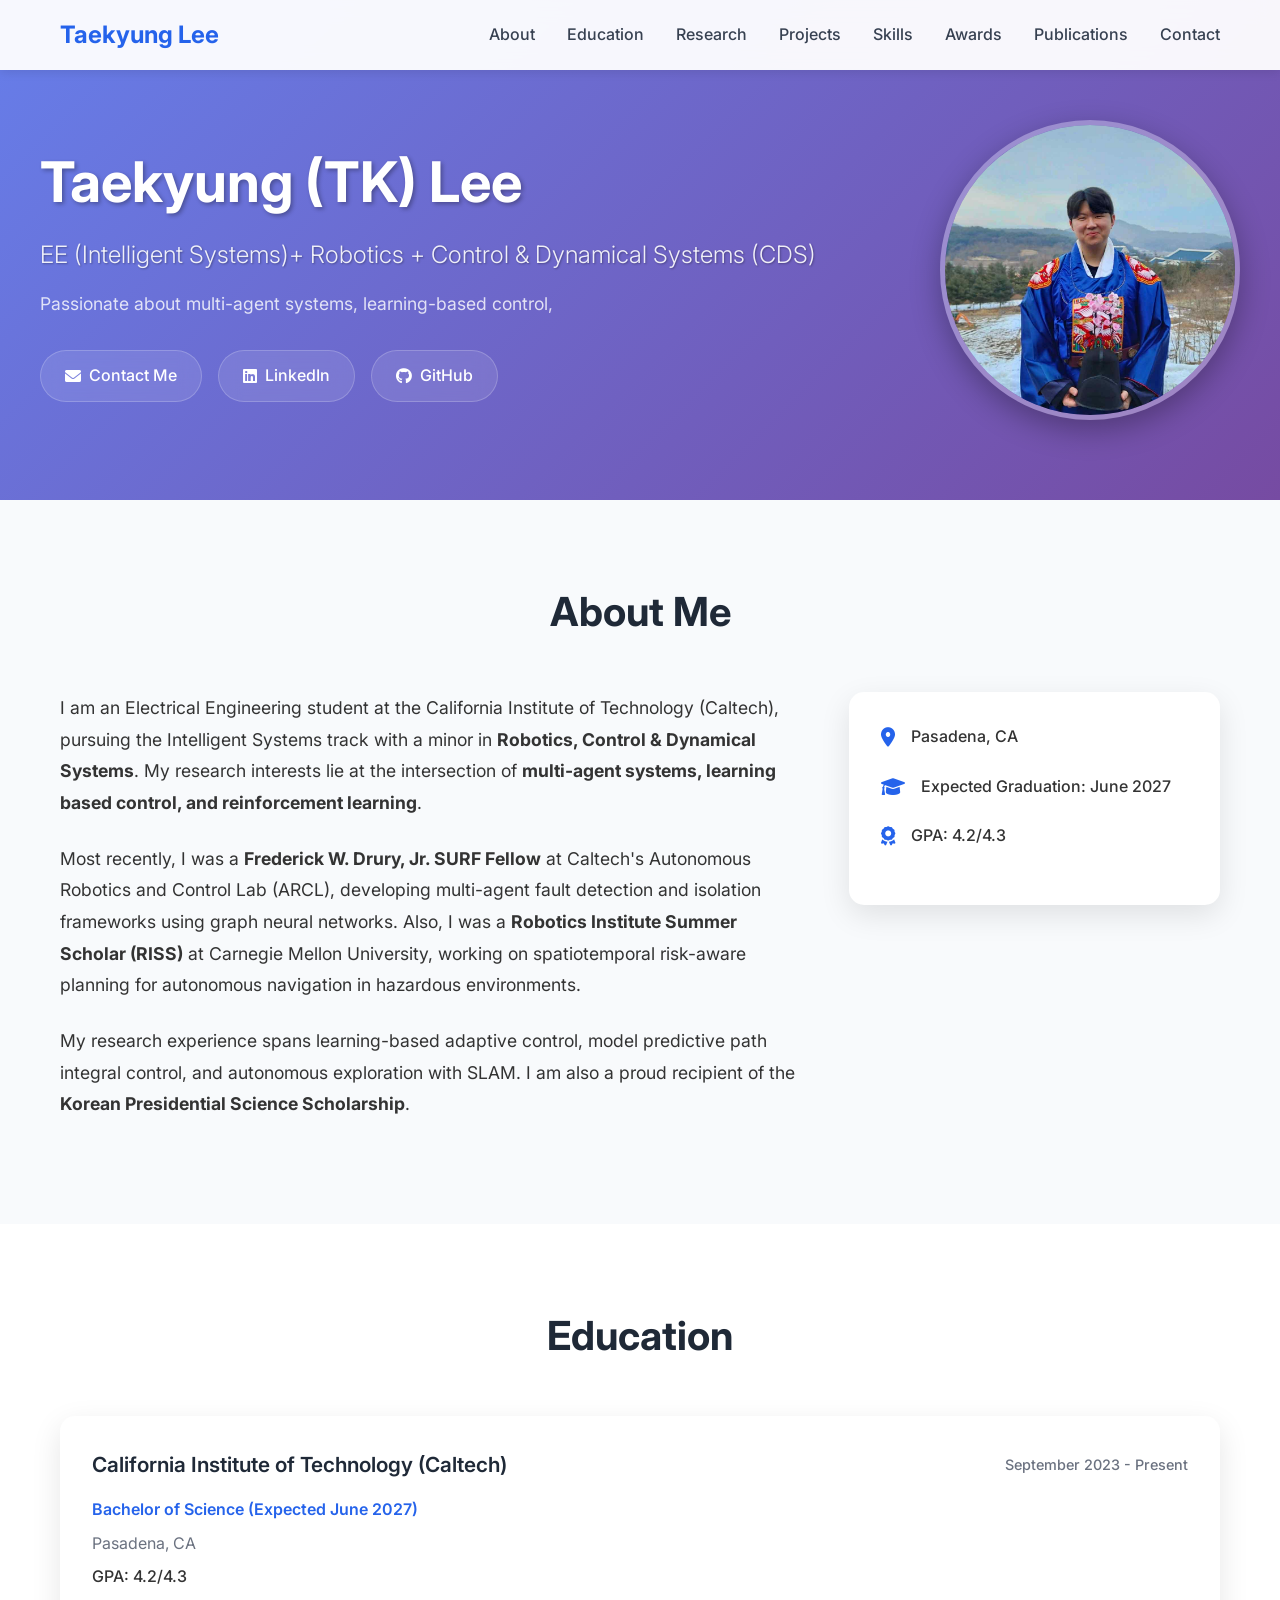
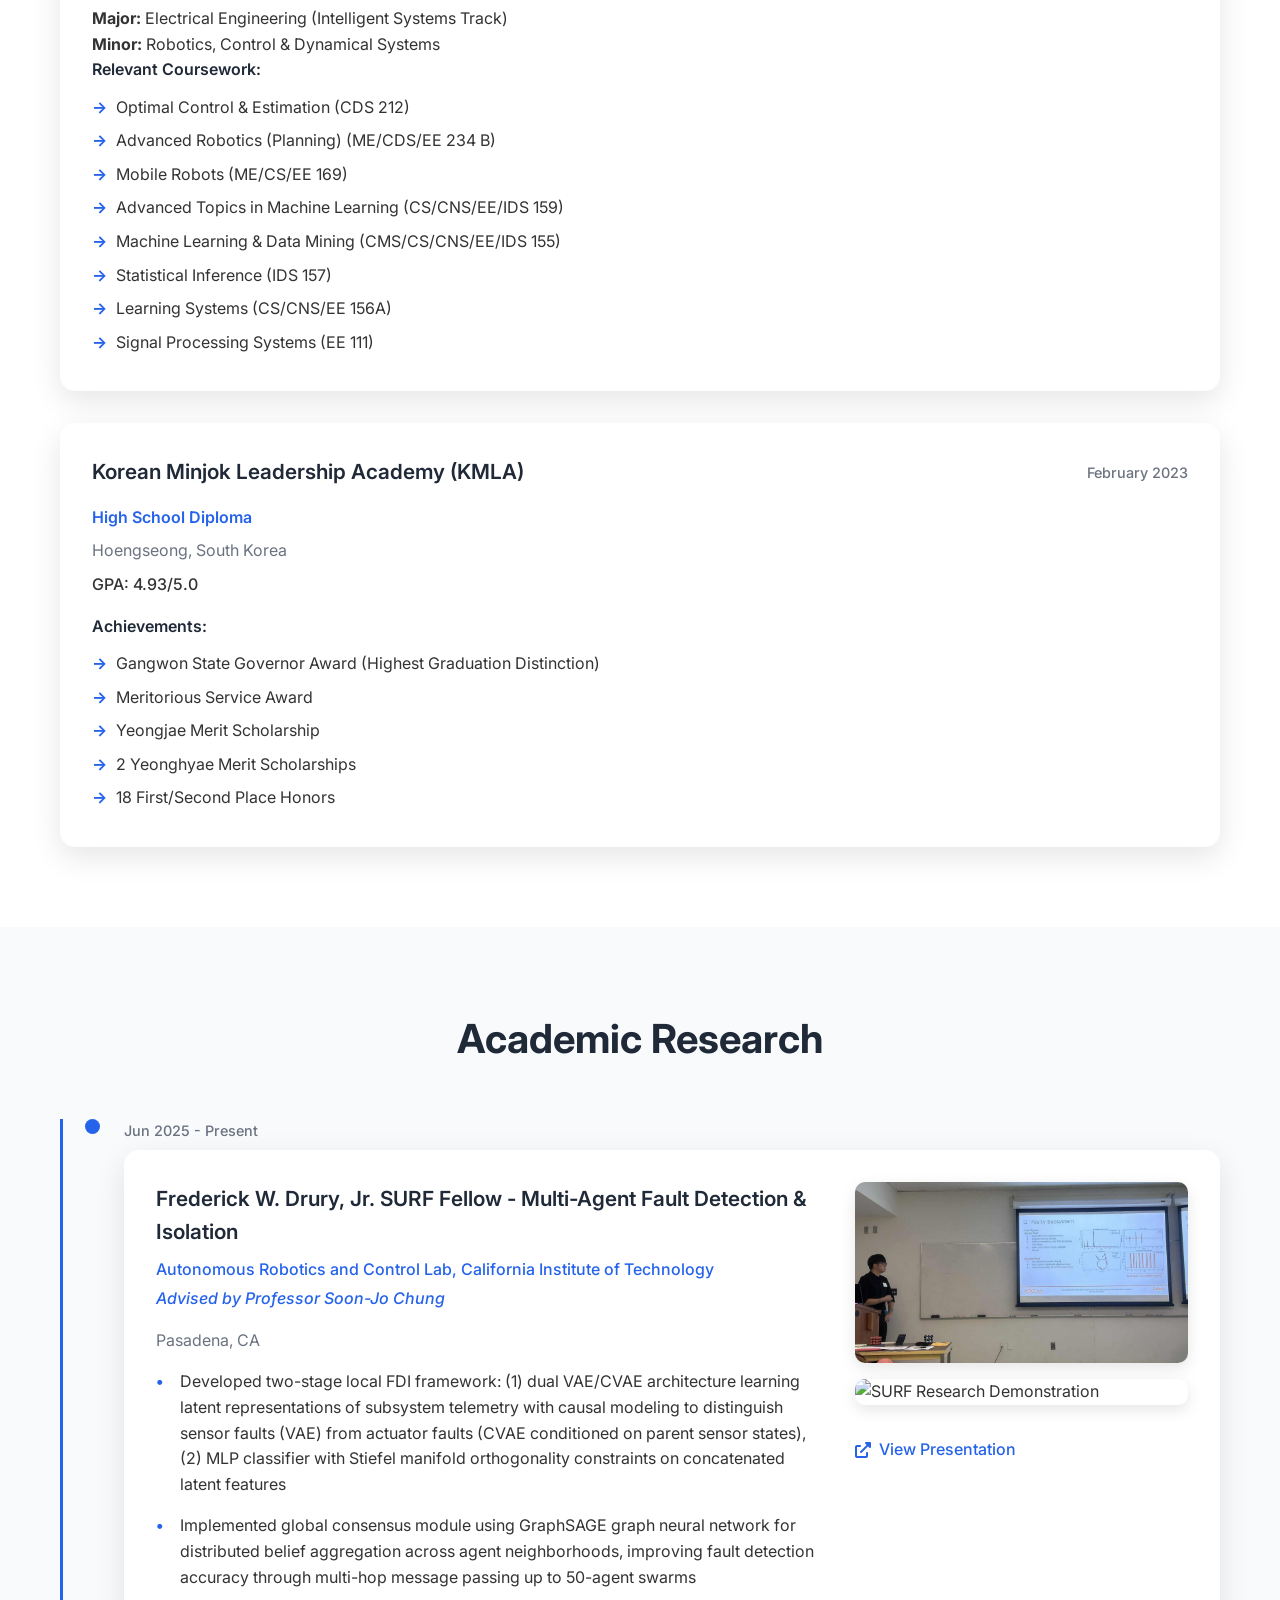
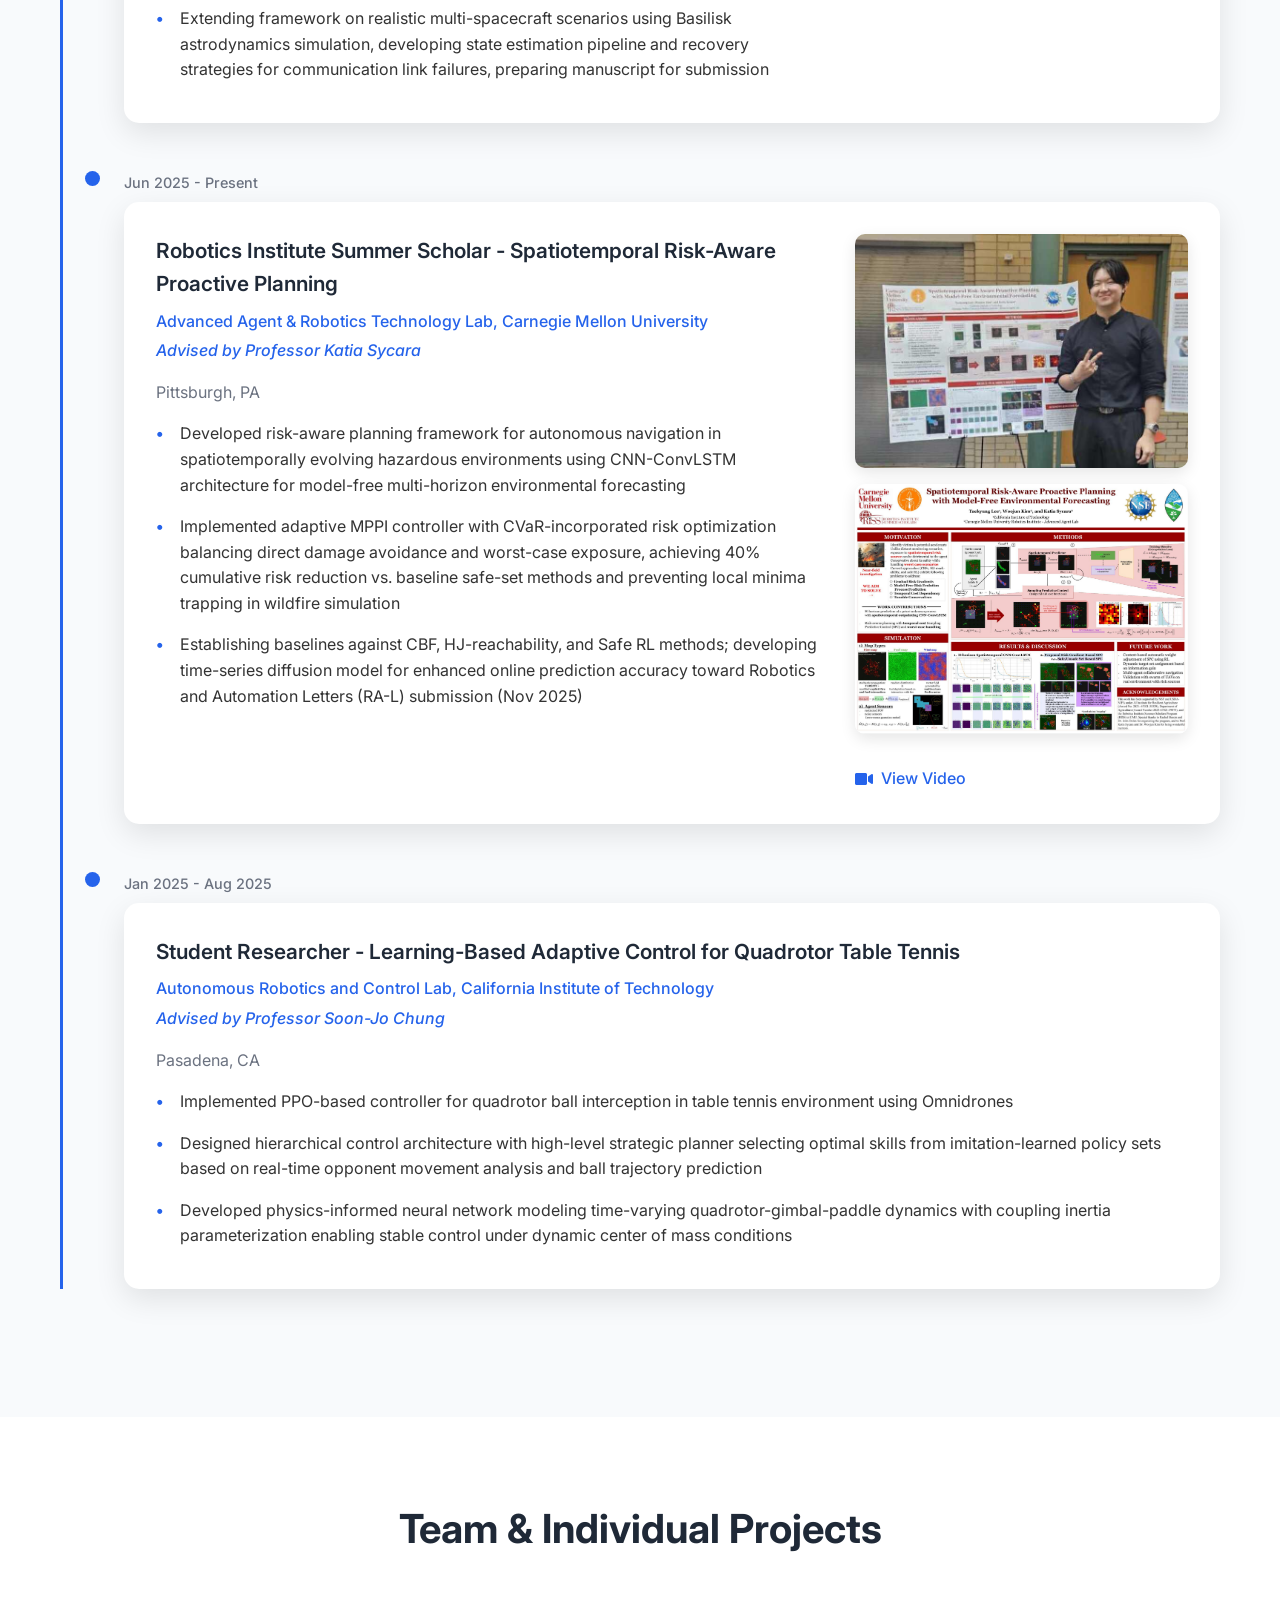
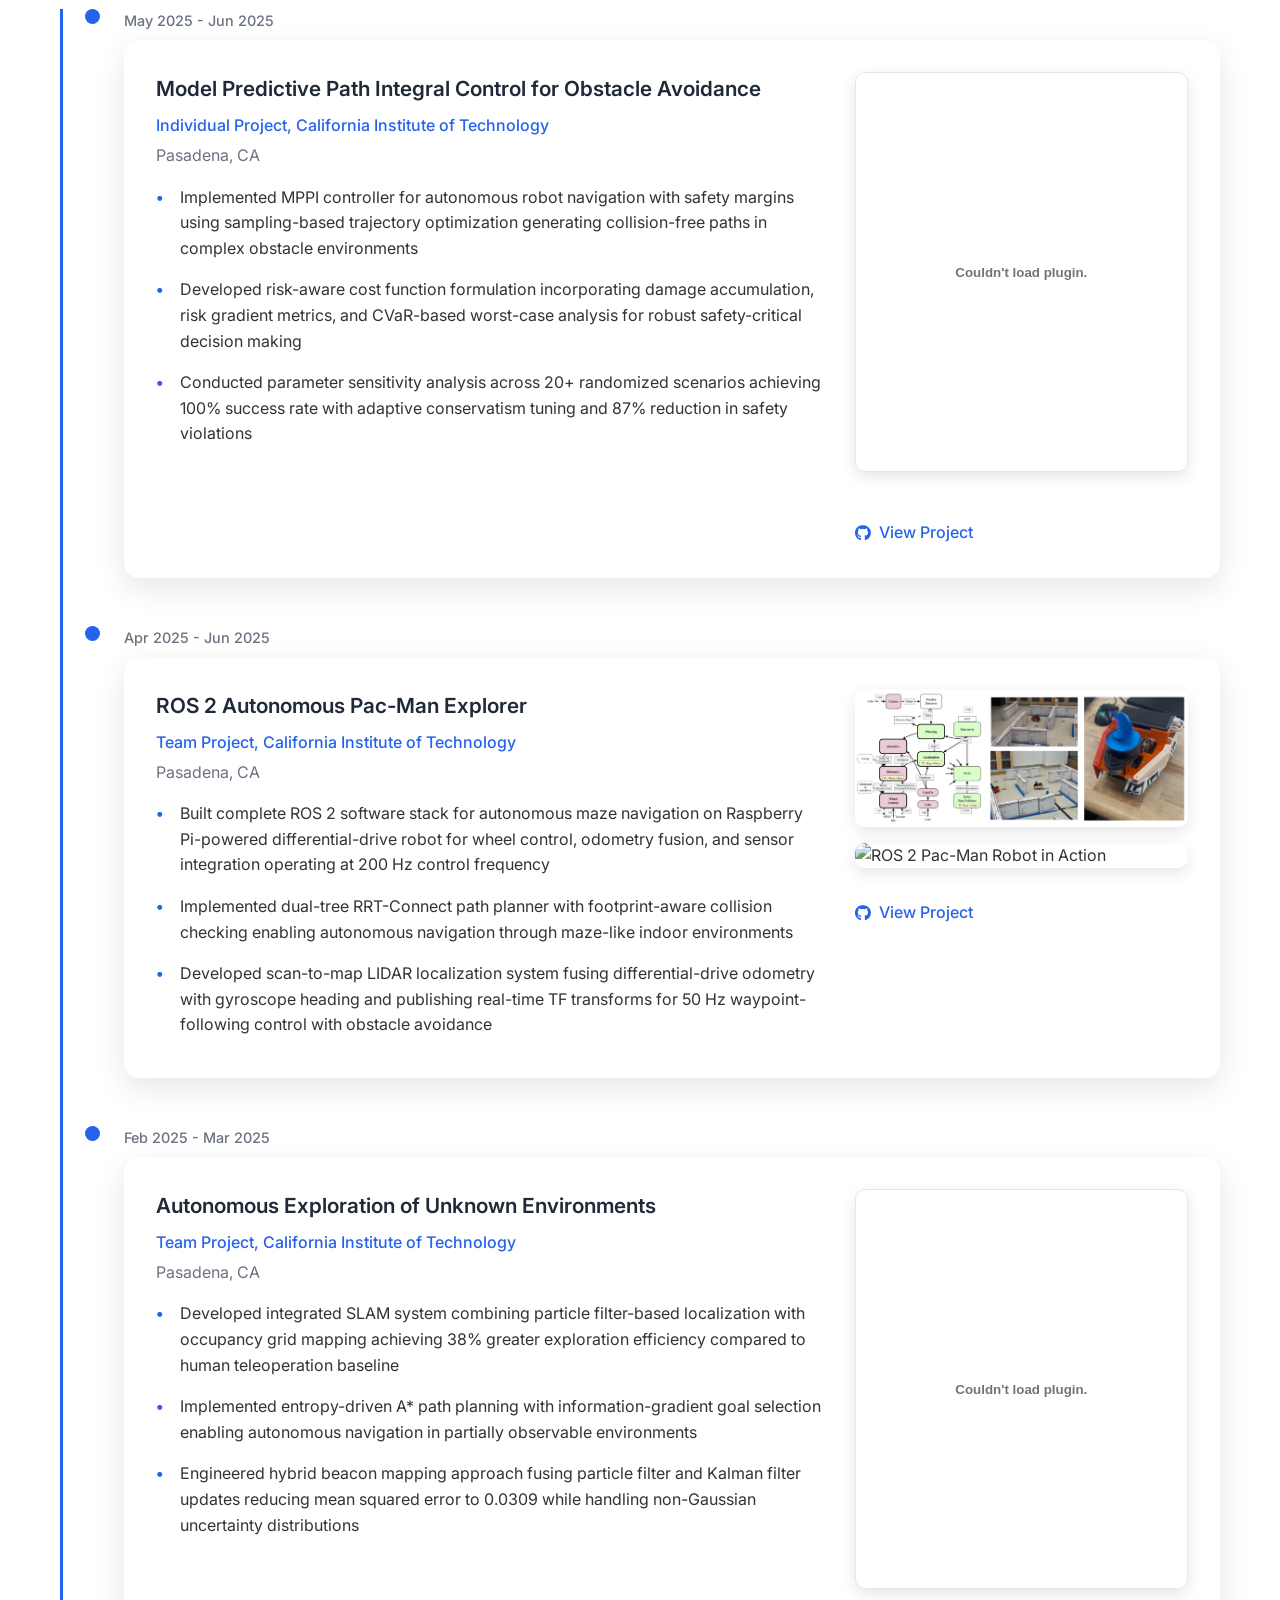
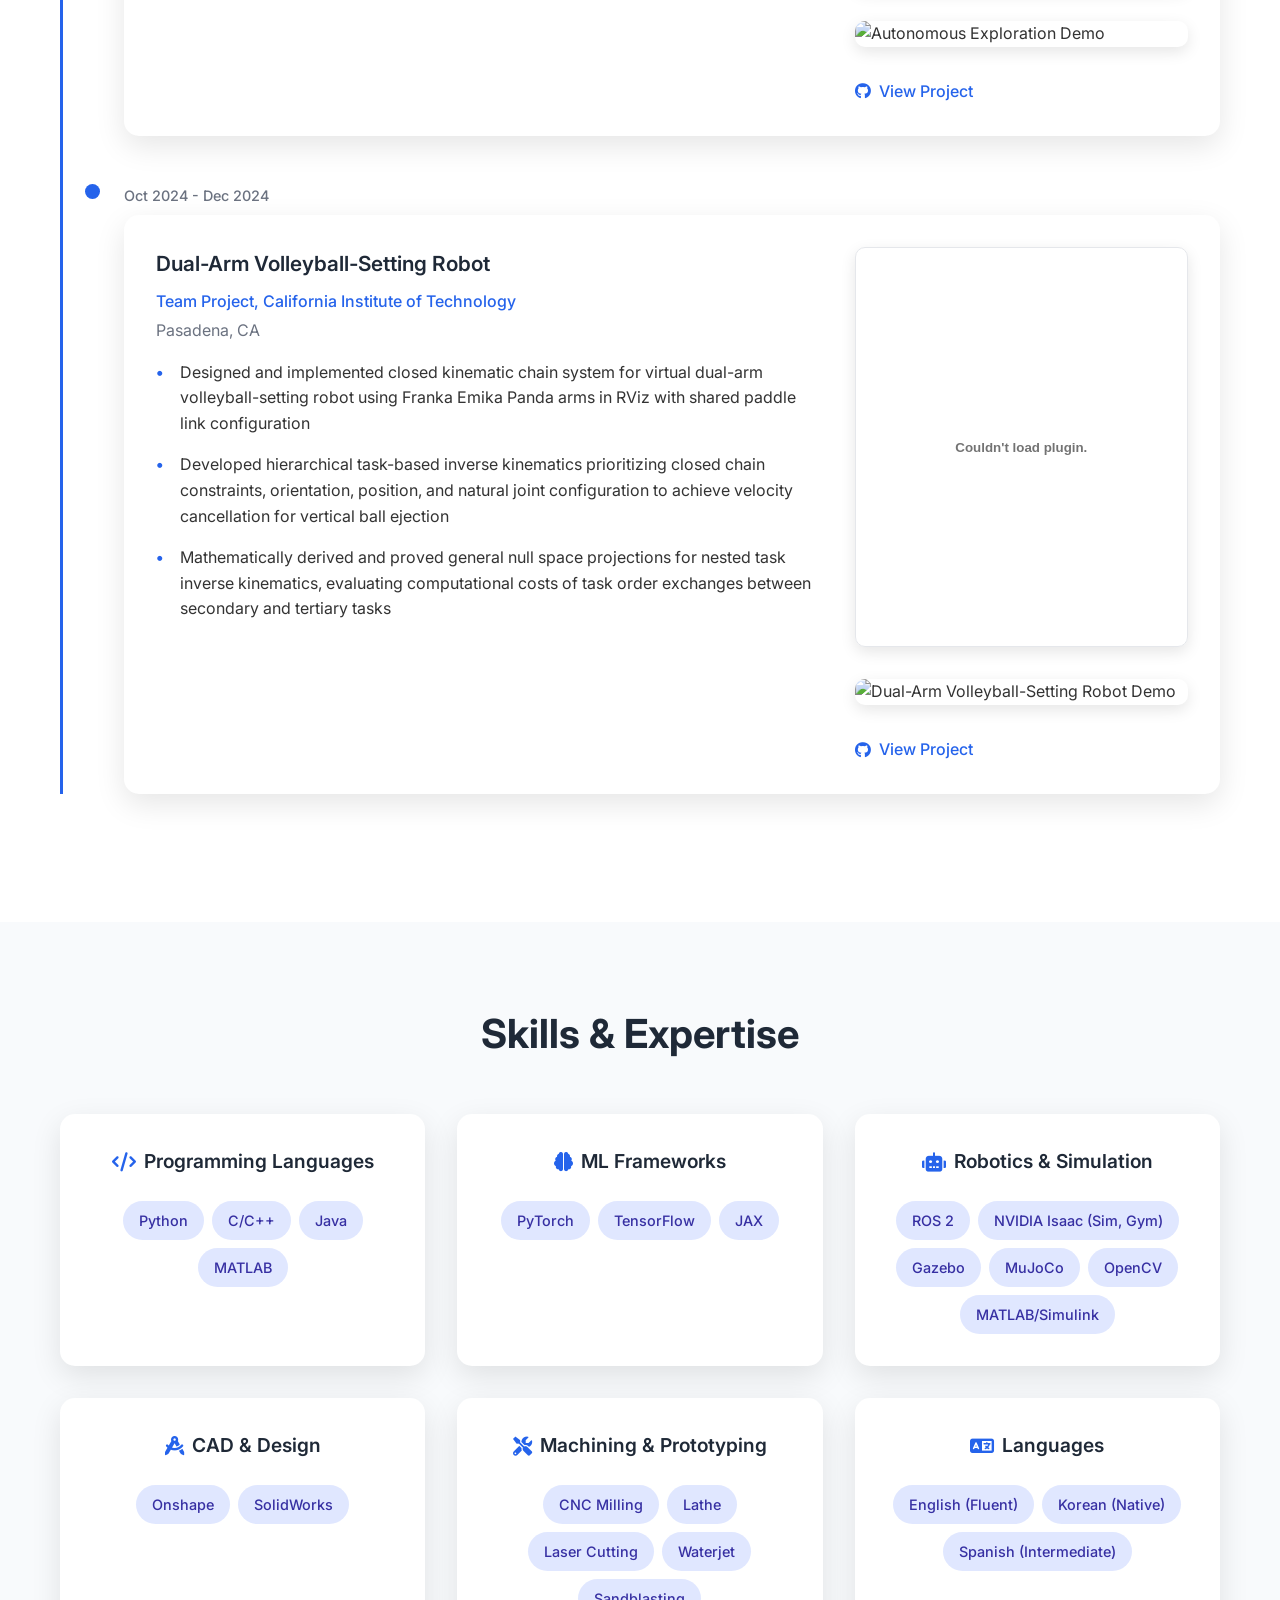
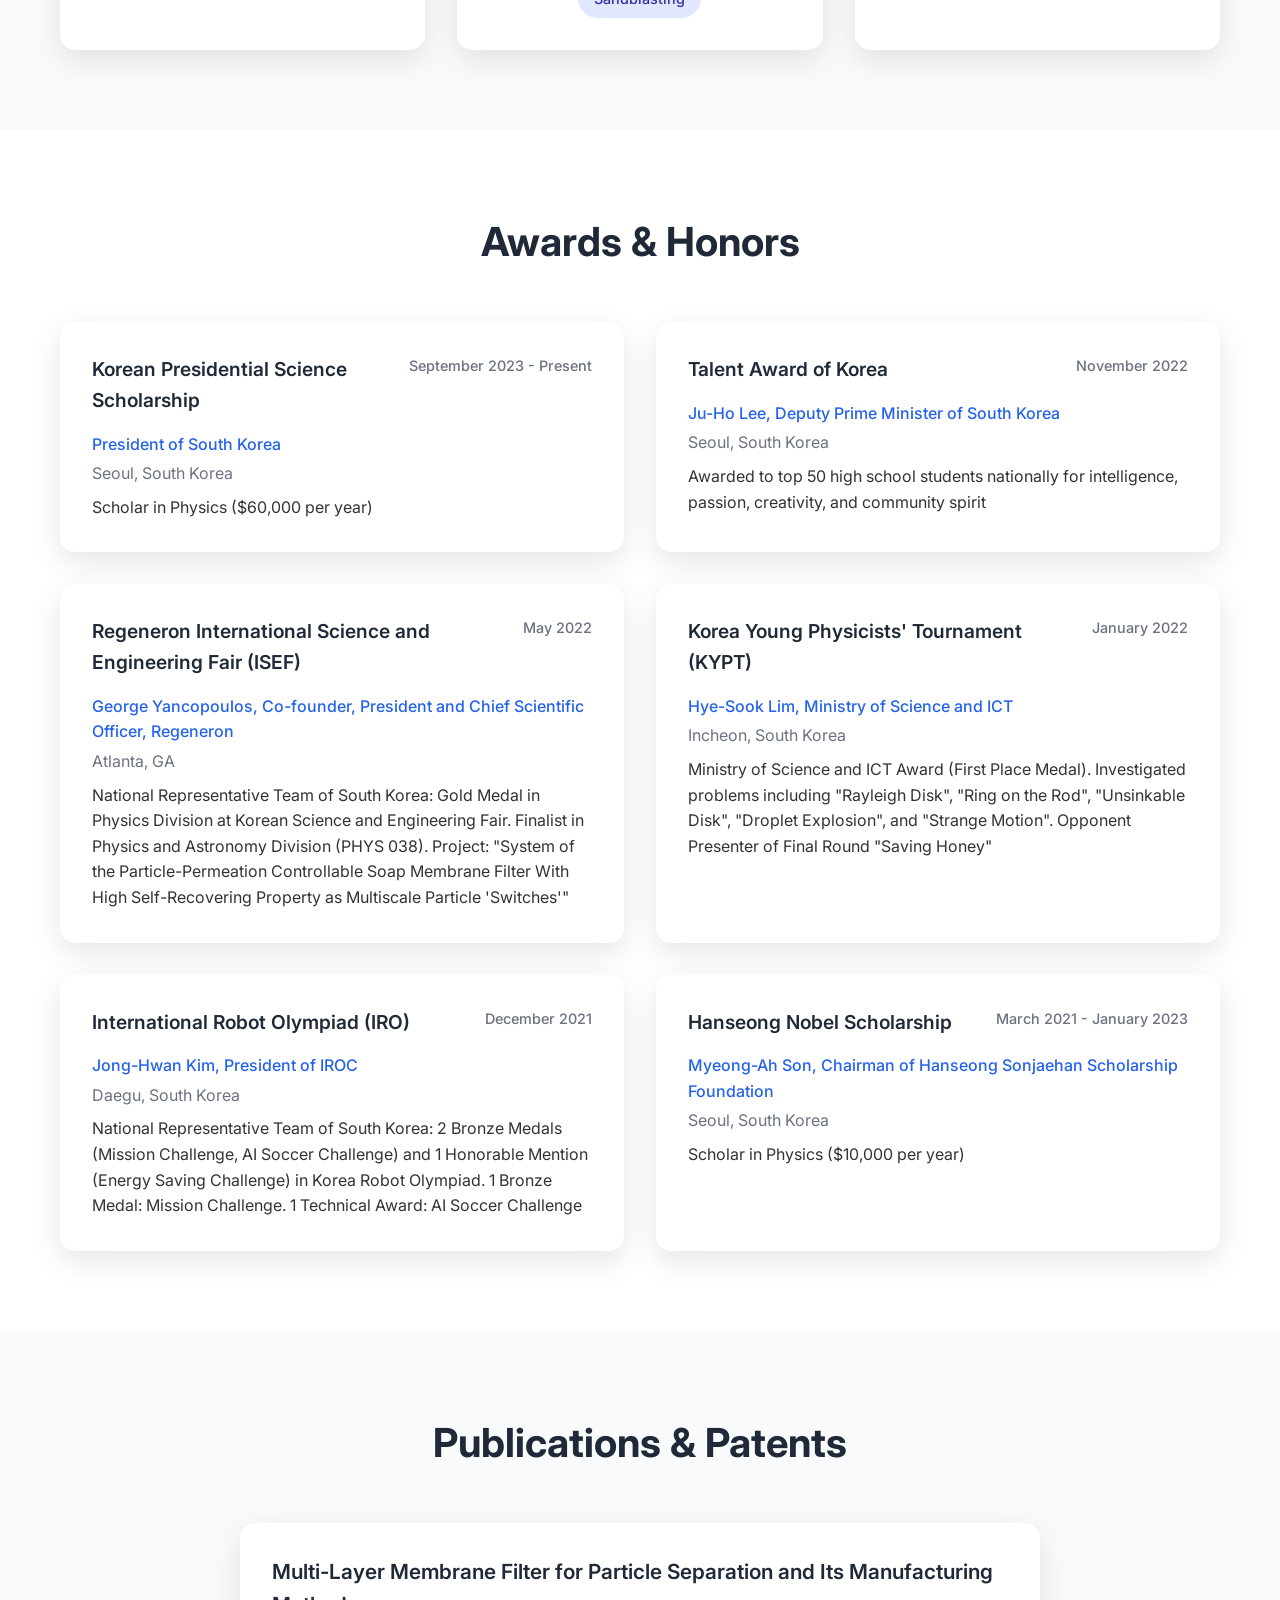
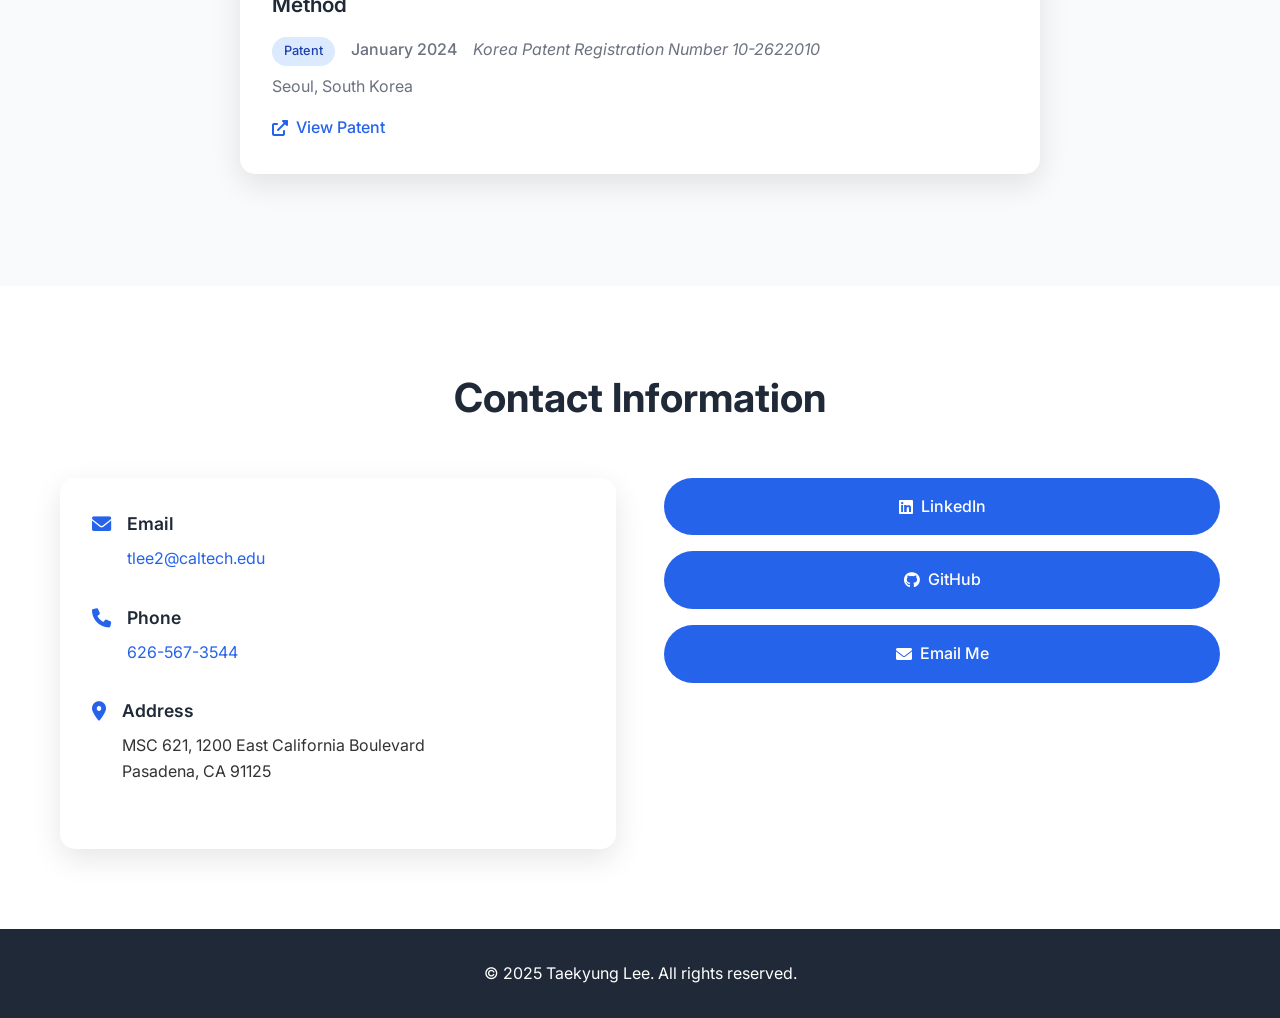
==== index.html @ 3f55ce26 "awards/honors" ====
<!DOCTYPE html>
<html lang="en">
<head>
    <meta charset="UTF-8">
    <meta name="viewport" content="width=device-width, initial-scale=1.0">
    <meta name="description" content="Taekyung Lee - Electrical Engineering student at Caltech specializing in multi-agent systems, optimal control, risk-aware planning, and reinforcement learning. SURF Fellow and Robotics Institute Summer Scholar.">
    <meta name="keywords" content="Taekyung Lee, Electrical Engineering, Robotics, Caltech, Control Theory, Multi-Agent Systems, Machine Learning, Research, CMU RISS, SURF">
    <meta name="author" content="Taekyung Lee">
    <meta name="robots" content="index, follow">
    
    <!-- Open Graph Meta Tags -->
    <meta property="og:title" content="Taekyung Lee - Electrical Engineering & Robotics">
    <meta property="og:description" content="Electrical Engineering student at Caltech specializing in multi-agent systems, optimal control, risk-aware planning, and reinforcement learning. SURF Fellow and Robotics Institute Summer Scholar.">
    <meta property="og:type" content="website">
    <meta property="og:url" content="https://yourusername.github.io/academic-website/">
    <meta property="og:site_name" content="Taekyung Lee - Academic Website">
    <meta property="og:locale" content="en_US">
    
    <!-- Twitter Card Meta Tags -->
    <meta name="twitter:card" content="summary_large_image">
    <meta name="twitter:title" content="Taekyung Lee - Electrical Engineering & Robotics">
    <meta name="twitter:description" content="Electrical Engineering student at Caltech specializing in multi-agent systems, optimal control, risk-aware planning, and reinforcement learning. SURF Fellow and Robotics Institute Summer Scholar.">
    <meta name="twitter:creator" content="@yourtwitterhandle">
    
    <!-- Favicon -->
    <link rel="icon" type="image/x-icon" href="data:image/svg+xml,<svg xmlns='http://www.w3.org/2000/svg' viewBox='0 0 100 100'><text y='.9em' font-size='90'>🤖</text></svg>">
    
    <title>Taekyung Lee - Electrical Engineering & Robotics</title>
    <link rel="stylesheet" href="style.css">
    <link href="https://cdnjs.cloudflare.com/ajax/libs/font-awesome/6.0.0/css/all.min.css" rel="stylesheet">
    <link href="https://fonts.googleapis.com/css2?family=Inter:wght@300;400;500;600;700&display=swap" rel="stylesheet">
    
    <!-- Schema.org structured data -->
    <script type="application/ld+json">
    {
        "@context": "https://schema.org",
        "@type": "Person",
        "name": "Taekyung Lee",
        "givenName": "Taekyung",
        "familyName": "Lee",
        "alternateName": "TK Lee",
        "url": "https://yourusername.github.io/academic-website/",
        "email": "tlee2@caltech.edu",
        "telephone": "+1-626-567-3544",
        "address": {
            "@type": "PostalAddress",
            "streetAddress": "MSC 621, 1200 East California Boulevard",
            "addressLocality": "Pasadena",
            "addressRegion": "CA",
            "postalCode": "91125",
            "addressCountry": "US"
        },
        "affiliation": {
            "@type": "Organization",
            "name": "California Institute of Technology",
            "url": "https://www.caltech.edu"
        },
        "alumniOf": {
            "@type": "Organization",
            "name": "Korean Minjok Leadership Academy",
            "url": "https://www.kmla.hs.kr"
        },
        "jobTitle": "Electrical Engineering Student",
        "knowsAbout": ["Electrical Engineering", "Robotics", "Multi-Agent Systems", "Optimal Control", "Risk-Aware Planning", "Machine Learning", "Reinforcement Learning"],
        "sameAs": [
            "https://linkedin.com/in/taekyunglee04",
            "https://github.com/tklee117"
        ]
    }
    </script>
</head>
<body>
    <!-- Navigation -->
    <nav class="navbar">
        <div class="nav-container">
            <div class="nav-logo">
                <h3>Taekyung Lee</h3>
            </div>
            <ul class="nav-menu">
                <li class="nav-item"><a href="#about" class="nav-link">About</a></li>
                <li class="nav-item"><a href="#education" class="nav-link">Education</a></li>
                <li class="nav-item"><a href="#research" class="nav-link">Research</a></li>
                <li class="nav-item"><a href="#projects" class="nav-link">Projects</a></li>
                <li class="nav-item"><a href="#skills" class="nav-link">Skills</a></li>
                <li class="nav-item"><a href="#awards" class="nav-link">Awards</a></li>
                <li class="nav-item"><a href="#publications" class="nav-link">Publications</a></li>
                <li class="nav-item"><a href="#contact" class="nav-link">Contact</a></li>
            </ul>
            <div class="hamburger">
                <span class="bar"></span>
                <span class="bar"></span>
                <span class="bar"></span>
            </div>
        </div>
    </nav>

    <!-- Hero Section -->
    <section id="hero" class="hero">
        <div class="hero-container">
            <div class="hero-content">
                <h1>Taekyung (TK) Lee</h1>
                <h2>EE (Intelligent Systems)+ Robotics + Control & Dynamical Systems (CDS)</h2>
                <p class="hero-subtitle">Passionate about multi-agent systems, learning-based control, and reinforcement learning</p>
                <div class="hero-links">
                    <a href="mailto:tlee2@caltech.edu" class="hero-btn">
                        <i class="fas fa-envelope"></i> Contact Me
                    </a>
                    <a href="https://linkedin.com/in/taekyunglee04" class="hero-btn" target="_blank">
                        <i class="fab fa-linkedin"></i> LinkedIn
                    </a>
                    <a href="https://github.com/tklee117" class="hero-btn" target="_blank">
                        <i class="fab fa-github"></i> GitHub
                    </a>
                </div>
            </div>
            <div class="hero-image">
                <img src="2025-RISS-picture-LEE-Taekyung-SYCARA.jpg" alt="Taekyung Lee Profile Picture" class="profile-photo">
            </div>
        </div>
    </section>

    <!-- About Section -->
    <section id="about" class="about">
        <div class="container">
            <h2 class="section-title">About Me</h2>
            <div class="about-content">
                <div class="about-text">
                    <p>I am an Electrical Engineering student at the California Institute of Technology (Caltech), pursuing the Intelligent Systems track with a minor in <strong>Robotics, Control & Dynamical Systems</strong>. My research interests lie at the intersection of <strong>multi-agent systems, learning based control, and reinforcement learning</strong>.</p>
                    
                    <p>Most recently, I was a <strong>Frederick W. Drury, Jr. SURF Fellow</strong> at Caltech's Autonomous Robotics and Control Lab (ARCL), developing multi-agent fault detection and isolation frameworks using graph neural networks. Also, I was a <strong>Robotics Institute Summer Scholar (RISS)</strong> at Carnegie Mellon University, working on spatiotemporal risk-aware planning for autonomous navigation in hazardous environments.</p>
                    
                    <p>My research experience spans learning-based adaptive control, model predictive path integral control, and autonomous exploration with SLAM. I am also a proud recipient of the <strong>Korean Presidential Science Scholarship</strong>.</p>
                </div>
                <div class="about-info">
                    <div class="info-item">
                        <i class="fas fa-map-marker-alt"></i>
                        <span>Pasadena, CA</span>
                    </div>
                    <div class="info-item">
                        <i class="fas fa-graduation-cap"></i>
                        <span>Expected Graduation: June 2027</span>
                    </div>
                    <div class="info-item">
                        <i class="fas fa-award"></i>
                        <span>GPA: 4.2/4.3</span>
                    </div>
                </div>
            </div>
        </div>
    </section>

    <!-- Education Section -->
    <section id="education" class="education">
        <div class="container">
            <h2 class="section-title">Education</h2>
            <div class="education-grid">
                <div class="education-card">
                    <div class="education-header">
                        <h3>California Institute of Technology (Caltech)</h3>
                        <span class="education-period">September 2023 - Present</span>
                    </div>
                    <div class="education-details">
                        <p class="education-degree">Bachelor of Science (Expected June 2027)</p>
                        <p class="education-location">Pasadena, CA</p>
                        <p class="education-gpa">GPA: 4.2/4.3</p>
                        <p><strong>Major:</strong> Electrical Engineering (Intelligent Systems Track)</p>
                        <p><strong>Minor:</strong> Robotics, Control & Dynamical Systems</p>
                        <div class="coursework">
                            <h4>Relevant Coursework:</h4>
                            <ul>
                                <li>Optimal Control & Estimation (CDS 212)</li>
                                <li>Advanced Robotics (Planning) (ME/CDS/EE 234 B)</li>
                                <li>Mobile Robots (ME/CS/EE 169)</li>
                                <li>Advanced Topics in Machine Learning (CS/CNS/EE/IDS 159)</li>
                                <li>Machine Learning & Data Mining (CMS/CS/CNS/EE/IDS 155)</li>
                                <li>Statistical Inference (IDS 157)</li>
                                <li>Learning Systems (CS/CNS/EE 156A)</li>
                                <li>Signal Processing Systems (EE 111)</li>
                            </ul>
                        </div>
                    </div>
                </div>
                
                <div class="education-card">
                    <div class="education-header">
                        <h3>Korean Minjok Leadership Academy (KMLA)</h3>
                        <span class="education-period">February 2023</span>
                    </div>
                    <div class="education-details">
                        <p class="education-degree">High School Diploma</p>
                        <p class="education-location">Hoengseong, South Korea</p>
                        <p class="education-gpa">GPA: 4.93/5.0</p>
                        <div class="achievements">
                            <h4>Achievements:</h4>
                            <ul>
                                <li>Gangwon State Governor Award (Highest Graduation Distinction)</li>
                                <li>Meritorious Service Award</li>
                                <li>Yeongjae Merit Scholarship</li>
                                <li>2 Yeonghyae Merit Scholarships</li>
                                <li>18 First/Second Place Honors</li>
                            </ul>
                        </div>
                    </div>
                </div>
            </div>
        </div>
    </section>

    <!-- Research Section -->
    <section id="research" class="research">
        <div class="container">
            <h2 class="section-title">Academic Research</h2>
            <div class="research-timeline">
                
                <div class="research-item">
                    <div class="research-date">Jun 2025 - Present</div>
                    <div class="research-content">
                        <div class="research-content-with-image">
                            <div>
                                <h3>Frederick W. Drury, Jr. SURF Fellow - Multi-Agent Fault Detection & Isolation</h3>
                                <p class="research-org">Autonomous Robotics and Control Lab, California Institute of Technology</p>
                                <p class="research-advisor">Advised by Professor Soon-Jo Chung</p>
                                <p class="research-location">Pasadena, CA</p>
                                <div class="research-details">
                                    <ul>
                                        <li>Developed two-stage local FDI framework: (1) dual VAE/CVAE architecture learning latent representations of subsystem telemetry with causal modeling to distinguish sensor faults (VAE) from actuator faults (CVAE conditioned on parent sensor states), (2) MLP classifier with Stiefel manifold orthogonality constraints on concatenated latent features</li>
                                        <li>Implemented global consensus module using GraphSAGE graph neural network for distributed belief aggregation across agent neighborhoods, improving fault detection accuracy through multi-hop message passing up to 50-agent swarms</li>
                                        <li>Extending framework on realistic multi-spacecraft scenarios using Basilisk astrodynamics simulation, developing state estimation pipeline and recovery strategies for communication link failures, preparing manuscript for submission</li>
                                    </ul>
                                </div>
                            </div>
                            <div class="research-image-container">
                                <img src="SURF_Presentation.jpeg" alt="SURF Presentation" class="research-image">
                                <img src="SURF_VID.gif" alt="SURF Research Demonstration" class="research-image">
                                <a href="https://docs.google.com/presentation/d/11huzrQVpu2ZBsts15aIn_zw_mMw15dnPfQa2at37WFo/edit?usp=sharing" class="project-link" target="_blank">
                                    <i class="fas fa-external-link-alt"></i> View Presentation
                                </a>
                            </div>
                        </div>
                    </div>
                </div>

                <div class="research-item">
                    <div class="research-date">Jun 2025 - Present</div>
                    <div class="research-content">
                        <div class="research-content-with-image">
                            <div>
                                <h3>Robotics Institute Summer Scholar - Spatiotemporal Risk-Aware Proactive Planning</h3>
                                <p class="research-org">Advanced Agent & Robotics Technology Lab, Carnegie Mellon University</p>
                                <p class="research-advisor">Advised by Professor Katia Sycara</p>
                                <p class="research-location">Pittsburgh, PA</p>
                                <div class="research-details">
                                    <ul>
                                        <li>Developed risk-aware planning framework for autonomous navigation in spatiotemporally evolving hazardous environments using CNN-ConvLSTM architecture for model-free multi-horizon environmental forecasting</li>
                                        <li>Implemented adaptive MPPI controller with CVaR-incorporated risk optimization balancing direct damage avoidance and worst-case exposure, achieving 40% cumulative risk reduction vs. baseline safe-set methods and preventing local minima trapping in wildfire simulation</li>
                                        <li>Establishing baselines against CBF, HJ-reachability, and Safe RL methods; developing time-series diffusion model for enhanced online prediction accuracy toward Robotics and Automation Letters (RA-L) submission (Nov 2025)</li>
                                    </ul>
                                </div>
                            </div>
                            <div class="research-image-container">
                                <img src="RISS_Presentation.jpeg" alt="RISS Presentation" class="research-image">
                                <img src="RISS_Poster.png" alt="RISS Research Poster" class="research-image">
                                <a href="https://drive.google.com/file/d/1Q58r8l9r-68mc9_clRTyREkwizOWHte1/view?usp=sharing" class="project-link" target="_blank">
                                    <i class="fas fa-video"></i> View Video
                                </a>
                            </div>
                        </div>
                    </div>
                </div>
                
                <div class="research-item">
                    <div class="research-date">Jan 2025 - Aug 2025</div>
                    <div class="research-content">
                        <h3>Student Researcher - Learning-Based Adaptive Control for Quadrotor Table Tennis</h3>
                        <p class="research-org">Autonomous Robotics and Control Lab, California Institute of Technology</p>
                        <p class="research-advisor">Advised by Professor Soon-Jo Chung</p>
                        <p class="research-location">Pasadena, CA</p>
                        <div class="research-details">
                            <ul>
                                <li>Implemented PPO-based controller for quadrotor ball interception in table tennis environment using Omnidrones</li>
                                <li>Designed hierarchical control architecture with high-level strategic planner selecting optimal skills from imitation-learned policy sets based on real-time opponent movement analysis and ball trajectory prediction</li>
                                <li>Developed physics-informed neural network modeling time-varying quadrotor-gimbal-paddle dynamics with coupling inertia parameterization enabling stable control under dynamic center of mass conditions</li>
                            </ul>
                        </div>
                    </div>
                </div>
            </div>
        </div>
    </section>

    <!-- Projects Section -->
    <section id="projects" class="projects">
        <div class="container">
            <h2 class="section-title">Team & Individual Projects</h2>
            <div class="research-timeline">

                <div class="research-item">
                    <div class="research-date">May 2025 - Jun 2025</div>
                    <div class="research-content">
                        <div class="research-content-with-image">
                            <div>
                                <h3>Model Predictive Path Integral Control for Obstacle Avoidance</h3>
                                <p class="research-org">Individual Project, California Institute of Technology</p>
                                <p class="research-location">Pasadena, CA</p>
                                <div class="research-details">
                                    <ul>
                                        <li>Implemented MPPI controller for autonomous robot navigation with safety margins using sampling-based trajectory optimization generating collision-free paths in complex obstacle environments</li>
                                        <li>Developed risk-aware cost function formulation incorporating damage accumulation, risk gradient metrics, and CVaR-based worst-case analysis for robust safety-critical decision making</li>
                                        <li>Conducted parameter sensitivity analysis across 20+ randomized scenarios achieving 100% success rate with adaptive conservatism tuning and 87% reduction in safety violations</li>
                                    </ul>
                                </div>
                            </div>
                            <div class="research-image-container">
                                <embed src="ME234B_MPPI_PROEJCT-1.pdf" type="application/pdf" class="research-pdf-preview">
                                <a href="https://github.com/tklee117/Obstacle_Avoiding_MPPI/tree/566a2fb72739a072f30816f55d239e0d1e4b5873" class="project-link" target="_blank">
                                    <i class="fab fa-github"></i> View Project
                                </a>
                            </div>
                        </div>
                    </div>
                </div>

                <div class="research-item">
                    <div class="research-date">Apr 2025 - Jun 2025</div>
                    <div class="research-content">
                        <div class="research-content-with-image">
                            <div>
                                <h3>ROS 2 Autonomous Pac-Man Explorer</h3>
                                <p class="research-org">Team Project, California Institute of Technology</p>
                                <p class="research-location">Pasadena, CA</p>
                                <div class="research-details">
                                    <ul>
                                        <li>Built complete ROS 2 software stack for autonomous maze navigation on Raspberry Pi-powered differential-drive robot for wheel control, odometry fusion, and sensor integration operating at 200 Hz control frequency</li>
                                        <li>Implemented dual-tree RRT-Connect path planner with footprint-aware collision checking enabling autonomous navigation through maze-like indoor environments</li>
                                        <li>Developed scan-to-map LIDAR localization system fusing differential-drive odometry with gyroscope heading and publishing real-time TF transforms for 50 Hz waypoint-following control with obstacle avoidance</li>
                                    </ul>
                                </div>
                            </div>
                            <div class="research-image-container">
                                <img src="Pacman_bot.png" alt="ROS 2 Pac-Man Robot" class="research-image">
                                <img src="Pacbot.gif" alt="ROS 2 Pac-Man Robot in Action" class="research-image">
                                <a href="https://github.com/tklee117/pacman-bot-ros2" class="project-link" target="_blank">
                                    <i class="fab fa-github"></i> View Project
                                </a>
                            </div>
                        </div>
                    </div>
                </div>

                <div class="research-item">
                    <div class="research-date">Feb 2025 - Mar 2025</div>
                    <div class="research-content">
                        <div class="research-content-with-image">
                            <div>
                                <h3>Autonomous Exploration of Unknown Environments</h3>
                                <p class="research-org">Team Project, California Institute of Technology</p>
                                <p class="research-location">Pasadena, CA</p>
                                <div class="research-details">
                                    <ul>
                                        <li>Developed integrated SLAM system combining particle filter-based localization with occupancy grid mapping achieving 38% greater exploration efficiency compared to human teleoperation baseline</li>
                                        <li>Implemented entropy-driven A* path planning with information-gradient goal selection enabling autonomous navigation in partially observable environments</li>
                                        <li>Engineered hybrid beacon mapping approach fusing particle filter and Kalman filter updates reducing mean squared error to 0.0309 while handling non-Gaussian uncertainty distributions</li>
                                    </ul>
                                </div>
                            </div>
                            <div class="research-image-container">
                                <embed src="autonomous_exploration_of_unknown.pdf" type="application/pdf" class="research-pdf-preview">
                                <img src="demo_30.gif" alt="Autonomous Exploration Demo" class="research-image">
                                <a href="https://github.com/tklee117/autonomous_exploration_of_unknown_environments" class="project-link" target="_blank">
                                    <i class="fab fa-github"></i> View Project
                                </a>
                            </div>
                        </div>
                    </div>
                </div>
                
                <div class="research-item">
                    <div class="research-date">Oct 2024 - Dec 2024</div>
                    <div class="research-content">
                        <div class="research-content-with-image">
                            <div>
                                <h3>Dual-Arm Volleyball-Setting Robot</h3>
                                <p class="research-org">Team Project, California Institute of Technology</p>
                                <p class="research-location">Pasadena, CA</p>
                                <div class="research-details">
                                    <ul>
                                        <li>Designed and implemented closed kinematic chain system for virtual dual-arm volleyball-setting robot using Franka Emika Panda arms in RViz with shared paddle link configuration</li>
                                        <li>Developed hierarchical task-based inverse kinematics prioritizing closed chain constraints, orientation, position, and natural joint configuration to achieve velocity cancellation for vertical ball ejection</li>
                                        <li>Mathematically derived and proved general null space projections for nested task inverse kinematics, evaluating computational costs of task order exchanges between secondary and tertiary tasks</li>
                                    </ul>
                                </div>
                            </div>
                            <div class="research-image-container">
                                <embed src="dual-arm-ball-setter-report.pdf" type="application/pdf" class="research-pdf-preview">
                                <img src="dual-arm-ball-setter-gif.gif" alt="Dual-Arm Volleyball-Setting Robot Demo" class="research-image">
                                <a href="https://github.com/tklee117/dual_arm_ball_setter" class="project-link" target="_blank">
                                    <i class="fab fa-github"></i> View Project
                                </a>
                            </div>
                        </div>
                    </div>
                </div>
            </div>
        </div>
    </section>

    <!-- Skills Section -->
    <section id="skills" class="skills">
        <div class="container">
            <h2 class="section-title">Skills & Expertise</h2>
            <div class="skills-grid">
                <div class="skill-category">
                    <h3><i class="fas fa-code"></i> Programming Languages</h3>
                    <div class="skill-tags">
                        <span class="skill-tag">Python</span>
                        <span class="skill-tag">C/C++</span>
                        <span class="skill-tag">Java</span>
                        <span class="skill-tag">MATLAB</span>
                    </div>
                </div>
                
                <div class="skill-category">
                    <h3><i class="fas fa-brain"></i> ML Frameworks</h3>
                    <div class="skill-tags">
                        <span class="skill-tag">PyTorch</span>
                        <span class="skill-tag">TensorFlow</span>
                        <span class="skill-tag">JAX</span>
                    </div>
                </div>
                
                <div class="skill-category">
                    <h3><i class="fas fa-robot"></i> Robotics & Simulation</h3>
                    <div class="skill-tags">
                        <span class="skill-tag">ROS 2</span>
                        <span class="skill-tag">NVIDIA Isaac (Sim, Gym)</span>
                        <span class="skill-tag">Gazebo</span>
                        <span class="skill-tag">MuJoCo</span>
                        <span class="skill-tag">OpenCV</span>
                        <span class="skill-tag">MATLAB/Simulink</span>
                    </div>
                </div>
                
                <div class="skill-category">
                    <h3><i class="fas fa-drafting-compass"></i> CAD & Design</h3>
                    <div class="skill-tags">
                        <span class="skill-tag">Onshape</span>
                        <span class="skill-tag">SolidWorks</span>
                    </div>
                </div>
                
                <div class="skill-category">
                    <h3><i class="fas fa-tools"></i> Machining & Prototyping</h3>
                    <div class="skill-tags">
                        <span class="skill-tag">CNC Milling</span>
                        <span class="skill-tag">Lathe</span>
                        <span class="skill-tag">Laser Cutting</span>
                        <span class="skill-tag">Waterjet</span>
                        <span class="skill-tag">Sandblasting</span>
                    </div>
                </div>
                
                <div class="skill-category">
                    <h3><i class="fas fa-language"></i> Languages</h3>
                    <div class="skill-tags">
                        <span class="skill-tag">English (Fluent)</span>
                        <span class="skill-tag">Korean (Native)</span>
                        <span class="skill-tag">Spanish (Intermediate)</span>
                    </div>
                </div>
            </div>
        </div>
    </section>

    <!-- Awards Section -->
    <section id="awards" class="awards">
        <div class="container">
            <h2 class="section-title">Awards & Honors</h2>
            <div class="awards-grid">
                
                <div class="award-card">
                    <div class="award-header">
                        <h3>Korean Presidential Science Scholarship</h3>
                        <span class="award-date">September 2023 - Present</span>
                    </div>
                    <div class="award-details">
                        <p class="award-authority">President of South Korea</p>
                        <p class="award-location">Seoul, South Korea</p>
                        <p class="award-description">Scholar in Physics ($60,000 per year)</p>
                    </div>
                </div>
                
                <div class="award-card">
                    <div class="award-header">
                        <h3>Talent Award of Korea</h3>
                        <span class="award-date">November 2022</span>
                    </div>
                    <div class="award-details">
                        <p class="award-authority">Ju-Ho Lee, Deputy Prime Minister of South Korea</p>
                        <p class="award-location">Seoul, South Korea</p>
                        <p class="award-description">Awarded to top 50 high school students nationally for intelligence, passion, creativity, and community spirit</p>
                    </div>
                </div>
                
                <div class="award-card">
                    <div class="award-header">
                        <h3>Regeneron International Science and Engineering Fair (ISEF)</h3>
                        <span class="award-date">May 2022</span>
                    </div>
                    <div class="award-details">
                        <p class="award-authority">George Yancopoulos, Co-founder, President and Chief Scientific Officer, Regeneron</p>
                        <p class="award-location">Atlanta, GA</p>
                        <p class="award-description">National Representative Team of South Korea: Gold Medal in Physics Division at Korean Science and Engineering Fair. Finalist in Physics and Astronomy Division (PHYS 038). Project: "System of the Particle-Permeation Controllable Soap Membrane Filter With High Self-Recovering Property as Multiscale Particle 'Switches'"</p>
                    </div>
                </div>
                
                <div class="award-card">
                    <div class="award-header">
                        <h3>Korea Young Physicists' Tournament (KYPT)</h3>
                        <span class="award-date">January 2022</span>
                    </div>
                    <div class="award-details">
                        <p class="award-authority">Hye-Sook Lim, Ministry of Science and ICT</p>
                        <p class="award-location">Incheon, South Korea</p>
                        <p class="award-description">Ministry of Science and ICT Award (First Place Medal). Investigated problems including "Rayleigh Disk", "Ring on the Rod", "Unsinkable Disk", "Droplet Explosion", and "Strange Motion". Opponent Presenter of Final Round "Saving Honey"</p>
                    </div>
                </div>
                
                <div class="award-card">
                    <div class="award-header">
                        <h3>International Robot Olympiad (IRO)</h3>
                        <span class="award-date">December 2021</span>
                    </div>
                    <div class="award-details">
                        <p class="award-authority">Jong-Hwan Kim, President of IROC</p>
                        <p class="award-location">Daegu, South Korea</p>
                        <p class="award-description">National Representative Team of South Korea: 2 Bronze Medals (Mission Challenge, AI Soccer Challenge) and 1 Honorable Mention (Energy Saving Challenge) in Korea Robot Olympiad. 1 Bronze Medal: Mission Challenge. 1 Technical Award: AI Soccer Challenge</p>
                    </div>
                </div>
                
                <div class="award-card">
                    <div class="award-header">
                        <h3>Hanseong Nobel Scholarship</h3>
                        <span class="award-date">March 2021 - January 2023</span>
                    </div>
                    <div class="award-details">
                        <p class="award-authority">Myeong-Ah Son, Chairman of Hanseong Sonjaehan Scholarship Foundation</p>
                        <p class="award-location">Seoul, South Korea</p>
                        <p class="award-description">Scholar in Physics ($10,000 per year)</p>
                    </div>
                </div>
                
            </div>
        </div>
    </section>

    <!-- Publications Section -->
    <section id="publications" class="publications">
        <div class="container">
            <h2 class="section-title">Publications & Patents</h2>
            <div class="publications-list">
                <div class="publication-item">
                    <h3>Multi-Layer Membrane Filter for Particle Separation and Its Manufacturing Method</h3>
                    <p class="publication-details">
                        <span class="publication-type">Patent</span>
                        <span class="publication-date">January 2024</span>
                        <span class="publication-venue">Korea Patent Registration Number 10-2622010</span>
                    </p>
                    <p class="publication-location">Seoul, South Korea</p>
                    <a href="https://doi.org/10.8080/1020220117418" class="publication-link" target="_blank">
                        <i class="fas fa-external-link-alt"></i> View Patent
                    </a>
                </div>
            </div>
        </div>
    </section>

    <!-- Contact Section -->
    <section id="contact" class="contact">
        <div class="container">
            <h2 class="section-title">Contact Information</h2>
            <div class="contact-content">
                <div class="contact-info">
                    <div class="contact-item">
                        <i class="fas fa-envelope"></i>
                        <div>
                            <h3>Email</h3>
                            <a href="mailto:tlee2@caltech.edu">tlee2@caltech.edu</a>
                        </div>
                    </div>
                    
                    <div class="contact-item">
                        <i class="fas fa-phone"></i>
                        <div>
                            <h3>Phone</h3>
                            <a href="tel:626-567-3544">626-567-3544</a>
                        </div>
                    </div>
                    
                    <div class="contact-item">
                        <i class="fas fa-map-marker-alt"></i>
                        <div>
                            <h3>Address</h3>
                            <p>MSC 621, 1200 East California Boulevard<br>Pasadena, CA 91125</p>
                        </div>
                    </div>
                </div>
                
                <div class="contact-links">
                    <a href="https://linkedin.com/in/taekyunglee04" class="contact-btn" target="_blank">
                        <i class="fab fa-linkedin"></i> LinkedIn
                    </a>
                    <a href="https://github.com/tklee117" class="contact-btn" target="_blank">
                        <i class="fab fa-github"></i> GitHub
                    </a>
                    <a href="mailto:tlee2@caltech.edu" class="contact-btn">
                        <i class="fas fa-envelope"></i> Email Me
                    </a>
                </div>
            </div>
        </div>
    </section>

    <!-- Footer -->
    <footer class="footer">
        <div class="container">
            <p>&copy; 2025 Taekyung Lee. All rights reserved.</p>
        </div>
    </footer>

    <script src="script.js"></script>
</body>
</html>
---- style.css ----
/* Reset and Base Styles */
* {
    margin: 0;
    padding: 0;
    box-sizing: border-box;
}

body {
    font-family: 'Inter', system-ui, -apple-system, sans-serif;
    line-height: 1.6;
    color: #333;
    background-color: #fff;
}

.container {
    max-width: 1200px;
    margin: 0 auto;
    padding: 0 20px;
}

/* Navigation */
.navbar {
    position: fixed;
    top: 0;
    width: 100%;
    background: rgba(255, 255, 255, 0.95);
    backdrop-filter: blur(10px);
    z-index: 1000;
    padding: 1rem 0;
    box-shadow: 0 2px 10px rgba(0, 0, 0, 0.1);
}

.nav-container {
    max-width: 1200px;
    margin: 0 auto;
    padding: 0 20px;
    display: flex;
    justify-content: space-between;
    align-items: center;
}

.nav-logo h3 {
    font-size: 1.5rem;
    font-weight: 700;
    color: #2563eb;
}

.nav-menu {
    display: flex;
    list-style: none;
    gap: 2rem;
}

.nav-link {
    text-decoration: none;
    color: #374151;
    font-weight: 500;
    transition: color 0.3s ease;
}

.nav-link:hover {
    color: #2563eb;
}

/* Mobile Navigation */
.hamburger {
    display: none;
    flex-direction: column;
    cursor: pointer;
}

.bar {
    width: 25px;
    height: 3px;
    background-color: #333;
    margin: 3px 0;
    transition: 0.3s;
}

/* Hero Section */
.hero {
    background: linear-gradient(135deg, #667eea 0%, #764ba2 100%);
    color: white;
    padding: 120px 0 80px;
    text-align: center;
}

.hero-container {
    display: flex;
    align-items: center;
    justify-content: space-between;
    max-width: 1200px;
    margin: 0 auto;
    gap: 3rem;
}

.hero-content {
    flex: 1;
    text-align: left;
}

.hero-content h1,
.hero-content h2,
.hero-content .hero-subtitle {
    text-align: left;
    margin-left: 0;
    padding-left: 0;
}

.hero-image {
    flex: 0 0 300px;
    display: flex;
    justify-content: center;
    align-items: center;
}

.profile-photo {
    width: 300px;
    height: 300px;
    border-radius: 50%;
    object-fit: cover;
    border: 5px solid rgba(255, 255, 255, 0.3);
    box-shadow: 0 10px 30px rgba(0, 0, 0, 0.3);
    transition: transform 0.3s ease, box-shadow 0.3s ease;
}

.profile-photo:hover {
    transform: scale(1.05);
    box-shadow: 0 15px 40px rgba(0, 0, 0, 0.4);
}

.hero h1 {
    font-size: 3.5rem;
    font-weight: 700;
    margin-bottom: 0.5rem;
    color: white;
    text-shadow: 2px 2px 4px rgba(0,0,0,0.3);
}

.hero h2 {
    font-size: 1.5rem;
    font-weight: 300;
    margin-bottom: 1rem;
    color: rgba(255, 255, 255, 0.9);
    text-shadow: 1px 1px 2px rgba(0,0,0,0.3);
}

.hero-subtitle {
    font-size: 1.1rem;
    color: rgba(255, 255, 255, 0.8);
    margin-bottom: 2rem;
    line-height: 1.6;
    max-width: 600px;
}

.hero-links {
    display: flex;
    gap: 1rem;
    margin-top: 2rem;
    justify-content: flex-start;
    align-items: center;
    flex-wrap: wrap;
}

.hero-btn {
    display: inline-flex;
    align-items: center;
    gap: 0.5rem;
    padding: 12px 24px;
    background: rgba(255, 255, 255, 0.1);
    color: white;
    text-decoration: none;
    border-radius: 50px;
    font-weight: 500;
    transition: all 0.3s ease;
    backdrop-filter: blur(10px);
    border: 1px solid rgba(255, 255, 255, 0.2);
    justify-content: flex-start;
}

.hero-btn:hover {
    background: white;
    color: #667eea;
    transform: translateY(-2px);
}

/* Section Styles */
section {
    padding: 80px 0;
}

.section-title {
    font-size: 2.5rem;
    font-weight: 700;
    text-align: center;
    margin-bottom: 3rem;
    color: #1f2937;
}

/* About Section */
.about {
    background: #f8fafc;
}

.about-content {
    display: grid;
    grid-template-columns: 2fr 1fr;
    gap: 3rem;
    align-items: start;
}

.about-text p {
    margin-bottom: 1.5rem;
    font-size: 1.1rem;
    line-height: 1.8;
}

.about-info {
    background: white;
    padding: 2rem;
    border-radius: 15px;
    box-shadow: 0 10px 30px rgba(0, 0, 0, 0.1);
}

.info-item {
    display: flex;
    align-items: center;
    gap: 1rem;
    margin-bottom: 1.5rem;
}

.info-item i {
    color: #2563eb;
    font-size: 1.2rem;
}

.info-item span {
    font-weight: 500;
}

/* Education Section */
.education-grid {
    display: grid;
    grid-template-columns: 1fr;
    gap: 2rem;
}

.education-card {
    background: white;
    padding: 2rem;
    border-radius: 15px;
    box-shadow: 0 10px 30px rgba(0, 0, 0, 0.1);
    transition: transform 0.3s ease;
}

.education-card:hover {
    transform: translateY(-5px);
}

.education-header {
    display: flex;
    justify-content: space-between;
    align-items: center;
    margin-bottom: 1rem;
    flex-wrap: wrap;
}

.education-header h3 {
    font-size: 1.3rem;
    font-weight: 600;
    color: #1f2937;
}

.education-period {
    color: #6b7280;
    font-weight: 500;
    font-size: 0.9rem;
}

.education-degree {
    font-weight: 600;
    color: #2563eb;
    margin-bottom: 0.5rem;
}

.education-location {
    color: #6b7280;
    margin-bottom: 0.5rem;
}

.education-gpa {
    font-weight: 500;
    margin-bottom: 1rem;
}

.coursework h4,
.achievements h4 {
    font-size: 1rem;
    font-weight: 600;
    margin-bottom: 0.5rem;
    color: #1f2937;
}

.coursework ul,
.achievements ul {
    list-style: none;
    padding-left: 0;
}

.coursework li,
.achievements li {
    padding: 0.25rem 0;
    position: relative;
    padding-left: 1.5rem;
}

.coursework li:before,
.achievements li:before {
    content: "→";
    position: absolute;
    left: 0;
    color: #2563eb;
    font-weight: bold;
}

/* Research Section */
.research {
    background: #f8fafc;
}

/* Projects Section */
.projects {
    background: white;
}

.research-timeline {
    position: relative;
    padding-left: 2rem;
}

.research-timeline::before {
    content: '';
    position: absolute;
    left: 0;
    top: 0;
    bottom: 0;
    width: 3px;
    background: #2563eb;
}

.research-item {
    position: relative;
    margin-bottom: 3rem;
    padding-left: 2rem;
}

.research-item::before {
    content: '';
    position: absolute;
    left: -7px;
    top: 0;
    width: 15px;
    height: 15px;
    background: #2563eb;
    border-radius: 50%;
}

.research-date {
    color: #6b7280;
    font-weight: 500;
    font-size: 0.9rem;
    margin-bottom: 0.5rem;
}

.research-content {
    background: white;
    padding: 2rem;
    border-radius: 15px;
    box-shadow: 0 10px 30px rgba(0, 0, 0, 0.1);
}

.research-content-with-image {
    display: grid;
    grid-template-columns: 2fr 1fr;
    gap: 2rem;
    align-items: start;
}

.research-image-container {
    display: flex;
    flex-direction: column;
    gap: 1rem;
}

.research-image {
    width: 100%;
    height: auto;
    border-radius: 10px;
    box-shadow: 0 5px 15px rgba(0, 0, 0, 0.1);
    object-fit: cover;
    max-height: 300px;
}

.research-pdf-preview {
    width: 100%;
    height: 400px;
    border-radius: 10px;
    box-shadow: 0 5px 15px rgba(0, 0, 0, 0.1);
    border: 1px solid #e5e7eb;
    margin-bottom: 1rem;
}

.research-content h3 {
    font-size: 1.3rem;
    font-weight: 600;
    color: #1f2937;
    margin-bottom: 0.5rem;
}

.research-org {
    color: #2563eb;
    font-weight: 500;
    margin-bottom: 0.25rem;
}

.research-location {
    color: #6b7280;
    margin-bottom: 0.5rem;
}

.research-advisor {
    color: #2563eb;
    font-weight: 500;
    font-style: italic;
    margin-bottom: 1rem;
}

.research-details ul {
    list-style: none;
    padding-left: 0;
}

.research-details li {
    padding: 0.5rem 0;
    position: relative;
    padding-left: 1.5rem;
}

.research-details li:before {
    content: "•";
    position: absolute;
    left: 0;
    color: #2563eb;
    font-weight: bold;
}

.project-link {
    display: inline-flex;
    align-items: center;
    gap: 0.5rem;
    margin-top: 1rem;
    color: #2563eb;
    text-decoration: none;
    font-weight: 500;
    transition: all 0.3s ease;
}

.project-link:hover {
    color: #1d4ed8;
    transform: translateX(5px);
}

/* Skills Section */
.skills {
    background: #f8fafc;
}

.skills-grid {
    display: grid;
    grid-template-columns: repeat(auto-fit, minmax(300px, 1fr));
    gap: 2rem;
}

.skill-category {
    background: white;
    padding: 2rem;
    border-radius: 15px;
    box-shadow: 0 10px 30px rgba(0, 0, 0, 0.1);
    text-align: center;
}

.skill-category h3 {
    font-size: 1.2rem;
    font-weight: 600;
    margin-bottom: 1.5rem;
    color: #1f2937;
    display: flex;
    align-items: center;
    justify-content: center;
    gap: 0.5rem;
}

.skill-category i {
    color: #2563eb;
}

.skill-tags {
    display: flex;
    flex-wrap: wrap;
    gap: 0.5rem;
    justify-content: center;
}

.skill-tag {
    background: #e0e7ff;
    color: #3730a3;
    padding: 0.5rem 1rem;
    border-radius: 25px;
    font-size: 0.9rem;
    font-weight: 500;
}

/* Awards Section */
.awards {
    background: white;
}

.awards-grid {
    display: grid;
    grid-template-columns: repeat(auto-fit, minmax(400px, 1fr));
    gap: 2rem;
}

.award-card {
    background: white;
    padding: 2rem;
    border-radius: 15px;
    box-shadow: 0 10px 30px rgba(0, 0, 0, 0.1);
    transition: transform 0.3s ease;
}

.award-card:hover {
    transform: translateY(-5px);
}

.award-header {
    display: flex;
    justify-content: space-between;
    align-items: flex-start;
    margin-bottom: 1rem;
    flex-wrap: wrap;
}

.award-header h3 {
    font-size: 1.2rem;
    font-weight: 600;
    color: #1f2937;
    flex: 1;
}

.award-date {
    color: #6b7280;
    font-weight: 500;
    font-size: 0.9rem;
    margin-left: 1rem;
}

.award-authority {
    color: #2563eb;
    font-weight: 500;
    margin-bottom: 0.25rem;
}

.award-location {
    color: #6b7280;
    margin-bottom: 0.5rem;
}

.award-description {
    line-height: 1.6;
}

.award-link {
    display: inline-flex;
    align-items: center;
    gap: 0.5rem;
    margin-top: 1rem;
    color: #2563eb;
    text-decoration: none;
    font-weight: 500;
    transition: all 0.3s ease;
}

.award-link:hover {
    color: #1d4ed8;
    transform: translateX(5px);
}

/* Publications Section */
.publications {
    background: #f8fafc;
}

.publications-list {
    max-width: 800px;
    margin: 0 auto;
}

.publication-item {
    background: white;
    padding: 2rem;
    border-radius: 15px;
    box-shadow: 0 10px 30px rgba(0, 0, 0, 0.1);
    margin-bottom: 2rem;
}

.publication-item h3 {
    font-size: 1.3rem;
    font-weight: 600;
    color: #1f2937;
    margin-bottom: 1rem;
}

.publication-details {
    display: flex;
    gap: 1rem;
    margin-bottom: 0.5rem;
    flex-wrap: wrap;
}

.publication-type {
    background: #dbeafe;
    color: #1e40af;
    padding: 0.25rem 0.75rem;
    border-radius: 15px;
    font-size: 0.8rem;
    font-weight: 500;
}

.publication-date {
    color: #6b7280;
    font-weight: 500;
}

.publication-venue {
    color: #6b7280;
    font-style: italic;
}

.publication-location {
    color: #6b7280;
    margin-bottom: 1rem;
}

.publication-link {
    display: inline-flex;
    align-items: center;
    gap: 0.5rem;
    color: #2563eb;
    text-decoration: none;
    font-weight: 500;
    transition: all 0.3s ease;
}

.publication-link:hover {
    color: #1d4ed8;
    transform: translateX(5px);
}

/* Contact Section */
.contact {
    background: white;
}

.contact-content {
    display: grid;
    grid-template-columns: 1fr 1fr;
    gap: 3rem;
    align-items: start;
}

.contact-info {
    background: white;
    padding: 2rem;
    border-radius: 15px;
    box-shadow: 0 10px 30px rgba(0, 0, 0, 0.1);
}

.contact-item {
    display: flex;
    align-items: flex-start;
    gap: 1rem;
    margin-bottom: 2rem;
}

.contact-item i {
    color: #2563eb;
    font-size: 1.2rem;
    margin-top: 0.25rem;
}

.contact-item h3 {
    font-size: 1.1rem;
    font-weight: 600;
    margin-bottom: 0.5rem;
    color: #1f2937;
}

.contact-item a {
    color: #2563eb;
    text-decoration: none;
    transition: color 0.3s ease;
}

.contact-item a:hover {
    color: #1d4ed8;
}

.contact-links {
    display: flex;
    flex-direction: column;
    gap: 1rem;
}

.contact-btn {
    display: inline-flex;
    align-items: center;
    justify-content: center;
    gap: 0.5rem;
    padding: 1rem 2rem;
    background: #2563eb;
    color: white;
    text-decoration: none;
    border-radius: 50px;
    font-weight: 500;
    transition: all 0.3s ease;
    text-align: center;
}

.contact-btn:hover {
    background: #1d4ed8;
    transform: translateY(-2px);
}

/* Footer */
.footer {
    background: #1f2937;
    color: white;
    padding: 2rem 0;
    text-align: center;
}

/* Responsive Design */
@media (max-width: 768px) {
    .nav-menu {
        position: fixed;
        left: -100%;
        top: 70px;
        flex-direction: column;
        background-color: rgba(26, 35, 126, 0.95);
        width: 100%;
        text-align: center;
        transition: 0.3s;
        box-shadow: 0 10px 27px rgba(0, 0, 0, 0.05);
        backdrop-filter: blur(10px);
    }

    .nav-menu.active {
        left: 0;
    }

    .hamburger {
        display: block;
    }

    .hamburger.active .bar:nth-child(2) {
        opacity: 0;
    }

    .hamburger.active .bar:nth-child(1) {
        transform: translateY(8px) rotate(45deg);
    }

    .hamburger.active .bar:nth-child(3) {
        transform: translateY(-8px) rotate(-45deg);
    }

    .hero-container {
        flex-direction: column;
        gap: 2rem;
        padding: 0 20px;
    }

    .hero-content {
        text-align: center;
    }

    .hero-image {
        flex: 0 0 auto;
    }

    .profile-photo {
        width: 250px;
        height: 250px;
    }

    .hero h1 {
        font-size: 2.5rem;
    }

    .hero h2 {
        font-size: 1.2rem;
    }

    .hero-links {
        flex-direction: column;
        gap: 10px;
        align-items: flex-start;
    }

    .hero-btn {
        width: 100%;
        justify-content: center;
    }

    .about-content {
        flex-direction: column;
        gap: 2rem;
    }

    .education-header {
        flex-direction: column;
        gap: 0.5rem;
    }

    .award-header {
        flex-direction: column;
        gap: 0.5rem;
    }

    .award-date {
        text-align: left;
    }

    .contact-content {
        flex-direction: column;
        gap: 2rem;
    }

    .research-timeline {
        margin-left: 0;
    }

    .research-item {
        margin-left: 0;
    }

    .research-content-with-image {
        grid-template-columns: 1fr;
    }

    .research-image {
        max-height: 200px;
    }

    .research-pdf-preview {
        height: 300px;
    }

    .skills-grid {
        grid-template-columns: 1fr;
    }

    .awards-grid {
        grid-template-columns: 1fr;
    }

    .section-title {
        font-size: 2rem;
    }
}

@media (max-width: 480px) {
    .container {
        padding: 0 15px;
    }

    .nav-container {
        padding: 0 15px;
    }

    .hero {
        padding: 100px 0 50px;
    }

    .hero-container {
        padding: 0 15px;
    }

    .profile-photo {
        width: 200px;
        height: 200px;
    }

    .hero h1 {
        font-size: 2rem;
    }

    section {
        padding: 50px 0;
    }

    .section-title {
        font-size: 1.8rem;
        margin-bottom: 2rem;
    }
}

/* Smooth scrolling */
html {
    scroll-behavior: smooth;
}

/* Custom scrollbar */
::-webkit-scrollbar {
    width: 8px;
}

::-webkit-scrollbar-track {
    background: #f1f1f1;
}

::-webkit-scrollbar-thumb {
    background: #2563eb;
    border-radius: 4px;
}

::-webkit-scrollbar-thumb:hover {
    background: #1d4ed8;
}
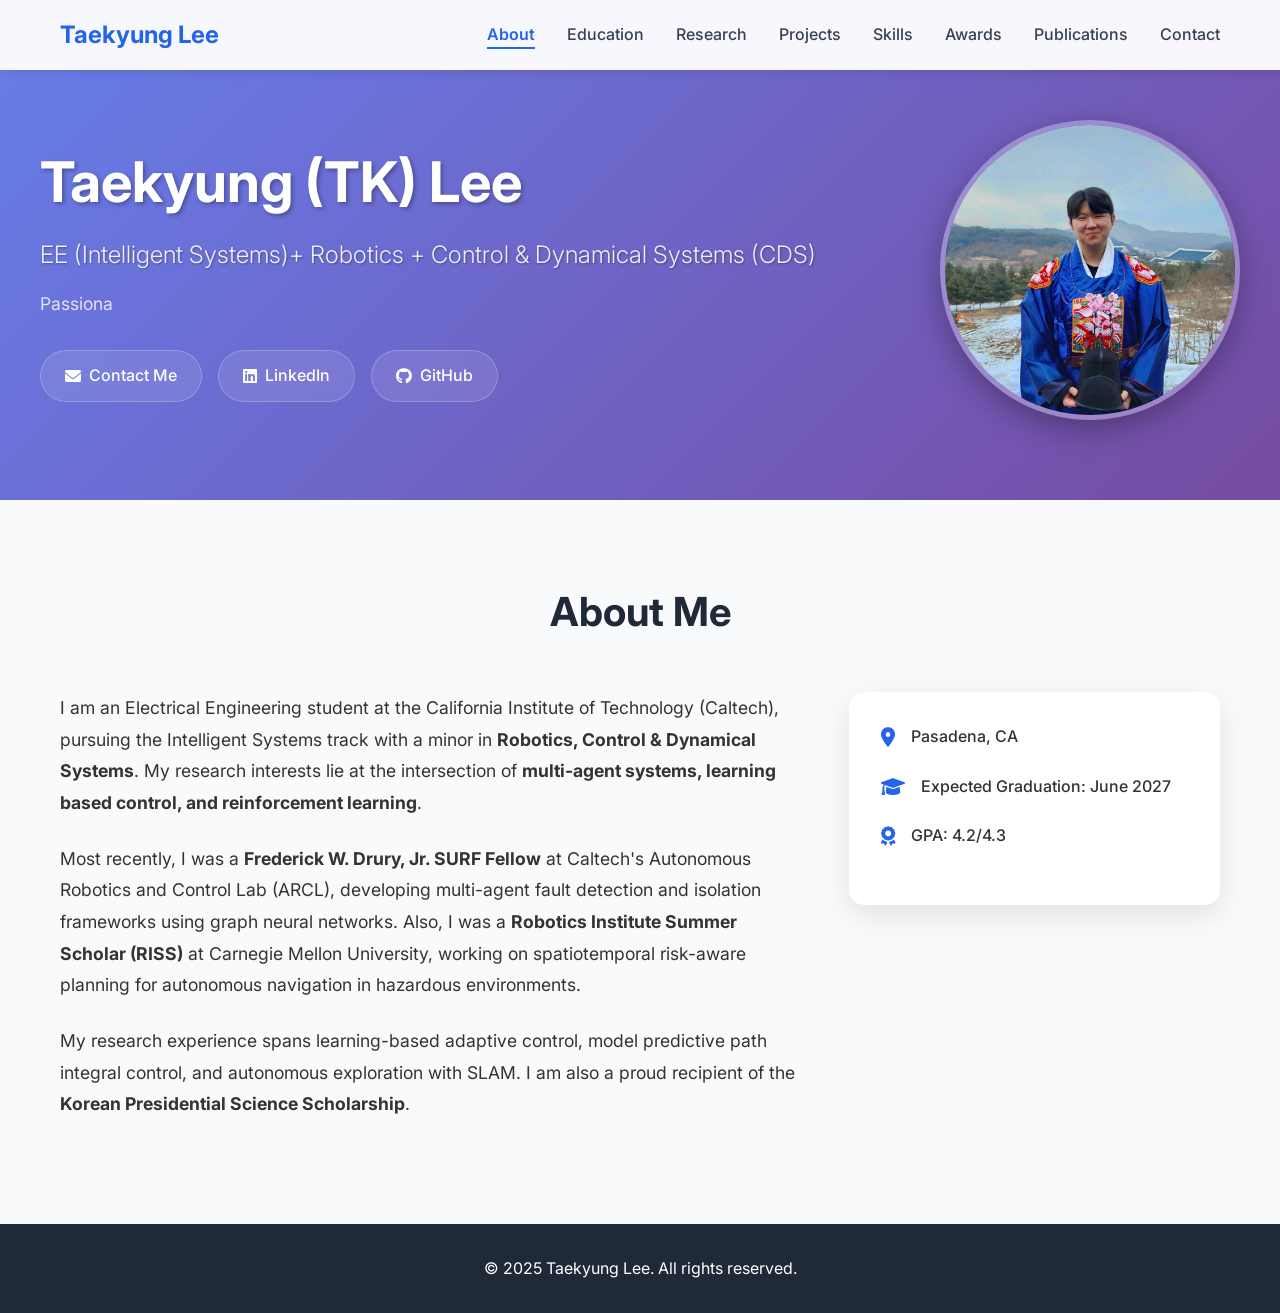
==== commit a155c9b2: "edit sections" ====
--- a/index.html
+++ b/index.html
@@ -74,17 +74,17 @@
     <nav class="navbar">
         <div class="nav-container">
             <div class="nav-logo">
-                <h3>Taekyung Lee</h3>
+                <a href="index.html" class="nav-logo-link"><h3>Taekyung Lee</h3></a>
             </div>
             <ul class="nav-menu">
-                <li class="nav-item"><a href="#about" class="nav-link">About</a></li>
-                <li class="nav-item"><a href="#education" class="nav-link">Education</a></li>
-                <li class="nav-item"><a href="#research" class="nav-link">Research</a></li>
-                <li class="nav-item"><a href="#projects" class="nav-link">Projects</a></li>
-                <li class="nav-item"><a href="#skills" class="nav-link">Skills</a></li>
-                <li class="nav-item"><a href="#awards" class="nav-link">Awards</a></li>
-                <li class="nav-item"><a href="#publications" class="nav-link">Publications</a></li>
-                <li class="nav-item"><a href="#contact" class="nav-link">Contact</a></li>
+                <li class="nav-item"><a href="index.html#about" class="nav-link" data-nav="about">About</a></li>
+                <li class="nav-item"><a href="education.html" class="nav-link" data-nav="education">Education</a></li>
+                <li class="nav-item"><a href="research.html" class="nav-link" data-nav="research">Research</a></li>
+                <li class="nav-item"><a href="projects.html" class="nav-link" data-nav="projects">Projects</a></li>
+                <li class="nav-item"><a href="skills.html" class="nav-link" data-nav="skills">Skills</a></li>
+                <li class="nav-item"><a href="awards.html" class="nav-link" data-nav="awards">Awards</a></li>
+                <li class="nav-item"><a href="publications.html" class="nav-link" data-nav="publications">Publications</a></li>
+                <li class="nav-item"><a href="contact.html" class="nav-link" data-nav="contact">Contact</a></li>
             </ul>
             <div class="hamburger">
                 <span class="bar"></span>
@@ -114,7 +114,7 @@
                 </div>
             </div>
             <div class="hero-image">
-                <img src="2025-RISS-picture-LEE-Taekyung-SYCARA.jpg" alt="Taekyung Lee Profile Picture" class="profile-photo">
+                <img src="materials/2025-RISS-picture-LEE-Taekyung-SYCARA.jpg" alt="Taekyung Lee Profile Picture" class="profile-photo">
             </div>
         </div>
     </section>
@@ -149,477 +149,6 @@
         </div>
     </section>
 
-    <!-- Education Section -->
-    <section id="education" class="education">
-        <div class="container">
-            <h2 class="section-title">Education</h2>
-            <div class="education-grid">
-                <div class="education-card">
-                    <div class="education-header">
-                        <h3>California Institute of Technology (Caltech)</h3>
-                        <span class="education-period">September 2023 - Present</span>
-                    </div>
-                    <div class="education-details">
-                        <p class="education-degree">Bachelor of Science (Expected June 2027)</p>
-                        <p class="education-location">Pasadena, CA</p>
-                        <p class="education-gpa">GPA: 4.2/4.3</p>
-                        <p><strong>Major:</strong> Electrical Engineering (Intelligent Systems Track)</p>
-                        <p><strong>Minor:</strong> Robotics, Control & Dynamical Systems</p>
-                        <div class="coursework">
-                            <h4>Relevant Coursework:</h4>
-                            <ul>
-                                <li>Optimal Control & Estimation (CDS 212)</li>
-                                <li>Advanced Robotics (Planning) (ME/CDS/EE 234 B)</li>
-                                <li>Mobile Robots (ME/CS/EE 169)</li>
-                                <li>Advanced Topics in Machine Learning (CS/CNS/EE/IDS 159)</li>
-                                <li>Machine Learning & Data Mining (CMS/CS/CNS/EE/IDS 155)</li>
-                                <li>Statistical Inference (IDS 157)</li>
-                                <li>Learning Systems (CS/CNS/EE 156A)</li>
-                                <li>Signal Processing Systems (EE 111)</li>
-                            </ul>
-                        </div>
-                    </div>
-                </div>
-                
-                <div class="education-card">
-                    <div class="education-header">
-                        <h3>Korean Minjok Leadership Academy (KMLA)</h3>
-                        <span class="education-period">February 2023</span>
-                    </div>
-                    <div class="education-details">
-                        <p class="education-degree">High School Diploma</p>
-                        <p class="education-location">Hoengseong, South Korea</p>
-                        <p class="education-gpa">GPA: 4.93/5.0</p>
-                        <div class="achievements">
-                            <h4>Achievements:</h4>
-                            <ul>
-                                <li>Gangwon State Governor Award (Highest Graduation Distinction)</li>
-                                <li>Meritorious Service Award</li>
-                                <li>Yeongjae Merit Scholarship</li>
-                                <li>2 Yeonghyae Merit Scholarships</li>
-                                <li>18 First/Second Place Honors</li>
-                            </ul>
-                        </div>
-                    </div>
-                </div>
-            </div>
-        </div>
-    </section>
-
-    <!-- Research Section -->
-    <section id="research" class="research">
-        <div class="container">
-            <h2 class="section-title">Academic Research</h2>
-            <div class="research-timeline">
-                
-                <div class="research-item">
-                    <div class="research-date">Jun 2025 - Present</div>
-                    <div class="research-content">
-                        <div class="research-content-with-image">
-                            <div>
-                                <h3>Frederick W. Drury, Jr. SURF Fellow - Multi-Agent Fault Detection & Isolation</h3>
-                                <p class="research-org">Autonomous Robotics and Control Lab, California Institute of Technology</p>
-                                <p class="research-advisor">Advised by Professor Soon-Jo Chung</p>
-                                <p class="research-location">Pasadena, CA</p>
-                                <div class="research-details">
-                                    <ul>
-                                        <li>Developed two-stage local FDI framework: (1) dual VAE/CVAE architecture learning latent representations of subsystem telemetry with causal modeling to distinguish sensor faults (VAE) from actuator faults (CVAE conditioned on parent sensor states), (2) MLP classifier with Stiefel manifold orthogonality constraints on concatenated latent features</li>
-                                        <li>Implemented global consensus module using GraphSAGE graph neural network for distributed belief aggregation across agent neighborhoods, improving fault detection accuracy through multi-hop message passing up to 50-agent swarms</li>
-                                        <li>Extending framework on realistic multi-spacecraft scenarios using Basilisk astrodynamics simulation, developing state estimation pipeline and recovery strategies for communication link failures, preparing manuscript for submission</li>
-                                    </ul>
-                                </div>
-                            </div>
-                            <div class="research-image-container">
-                                <img src="SURF_Presentation.jpeg" alt="SURF Presentation" class="research-image">
-                                <img src="SURF_VID.gif" alt="SURF Research Demonstration" class="research-image">
-                                <a href="https://docs.google.com/presentation/d/11huzrQVpu2ZBsts15aIn_zw_mMw15dnPfQa2at37WFo/edit?usp=sharing" class="project-link" target="_blank">
-                                    <i class="fas fa-external-link-alt"></i> View Presentation
-                                </a>
-                            </div>
-                        </div>
-                    </div>
-                </div>
-
-                <div class="research-item">
-                    <div class="research-date">Jun 2025 - Present</div>
-                    <div class="research-content">
-                        <div class="research-content-with-image">
-                            <div>
-                                <h3>Robotics Institute Summer Scholar - Spatiotemporal Risk-Aware Proactive Planning</h3>
-                                <p class="research-org">Advanced Agent & Robotics Technology Lab, Carnegie Mellon University</p>
-                                <p class="research-advisor">Advised by Professor Katia Sycara</p>
-                                <p class="research-location">Pittsburgh, PA</p>
-                                <div class="research-details">
-                                    <ul>
-                                        <li>Developed risk-aware planning framework for autonomous navigation in spatiotemporally evolving hazardous environments using CNN-ConvLSTM architecture for model-free multi-horizon environmental forecasting</li>
-                                        <li>Implemented adaptive MPPI controller with CVaR-incorporated risk optimization balancing direct damage avoidance and worst-case exposure, achieving 40% cumulative risk reduction vs. baseline safe-set methods and preventing local minima trapping in wildfire simulation</li>
-                                        <li>Establishing baselines against CBF, HJ-reachability, and Safe RL methods; developing time-series diffusion model for enhanced online prediction accuracy toward Robotics and Automation Letters (RA-L) submission (Nov 2025)</li>
-                                    </ul>
-                                </div>
-                            </div>
-                            <div class="research-image-container">
-                                <img src="RISS_Presentation.jpeg" alt="RISS Presentation" class="research-image">
-                                <img src="RISS_Poster.png" alt="RISS Research Poster" class="research-image">
-                                <a href="https://drive.google.com/file/d/1Q58r8l9r-68mc9_clRTyREkwizOWHte1/view?usp=sharing" class="project-link" target="_blank">
-                                    <i class="fas fa-video"></i> View Video
-                                </a>
-                            </div>
-                        </div>
-                    </div>
-                </div>
-                
-                <div class="research-item">
-                    <div class="research-date">Jan 2025 - Aug 2025</div>
-                    <div class="research-content">
-                        <h3>Student Researcher - Learning-Based Adaptive Control for Quadrotor Table Tennis</h3>
-                        <p class="research-org">Autonomous Robotics and Control Lab, California Institute of Technology</p>
-                        <p class="research-advisor">Advised by Professor Soon-Jo Chung</p>
-                        <p class="research-location">Pasadena, CA</p>
-                        <div class="research-details">
-                            <ul>
-                                <li>Implemented PPO-based controller for quadrotor ball interception in table tennis environment using Omnidrones</li>
-                                <li>Designed hierarchical control architecture with high-level strategic planner selecting optimal skills from imitation-learned policy sets based on real-time opponent movement analysis and ball trajectory prediction</li>
-                                <li>Developed physics-informed neural network modeling time-varying quadrotor-gimbal-paddle dynamics with coupling inertia parameterization enabling stable control under dynamic center of mass conditions</li>
-                            </ul>
-                        </div>
-                    </div>
-                </div>
-            </div>
-        </div>
-    </section>
-
-    <!-- Projects Section -->
-    <section id="projects" class="projects">
-        <div class="container">
-            <h2 class="section-title">Team & Individual Projects</h2>
-            <div class="research-timeline">
-
-                <div class="research-item">
-                    <div class="research-date">May 2025 - Jun 2025</div>
-                    <div class="research-content">
-                        <div class="research-content-with-image">
-                            <div>
-                                <h3>Model Predictive Path Integral Control for Obstacle Avoidance</h3>
-                                <p class="research-org">Individual Project, California Institute of Technology</p>
-                                <p class="research-location">Pasadena, CA</p>
-                                <div class="research-details">
-                                    <ul>
-                                        <li>Implemented MPPI controller for autonomous robot navigation with safety margins using sampling-based trajectory optimization generating collision-free paths in complex obstacle environments</li>
-                                        <li>Developed risk-aware cost function formulation incorporating damage accumulation, risk gradient metrics, and CVaR-based worst-case analysis for robust safety-critical decision making</li>
-                                        <li>Conducted parameter sensitivity analysis across 20+ randomized scenarios achieving 100% success rate with adaptive conservatism tuning and 87% reduction in safety violations</li>
-                                    </ul>
-                                </div>
-                            </div>
-                            <div class="research-image-container">
-                                <embed src="ME234B_MPPI_PROEJCT-1.pdf" type="application/pdf" class="research-pdf-preview">
-                                <a href="https://github.com/tklee117/Obstacle_Avoiding_MPPI/tree/566a2fb72739a072f30816f55d239e0d1e4b5873" class="project-link" target="_blank">
-                                    <i class="fab fa-github"></i> View Project
-                                </a>
-                            </div>
-                        </div>
-                    </div>
-                </div>
-
-                <div class="research-item">
-                    <div class="research-date">Apr 2025 - Jun 2025</div>
-                    <div class="research-content">
-                        <div class="research-content-with-image">
-                            <div>
-                                <h3>ROS 2 Autonomous Pac-Man Explorer</h3>
-                                <p class="research-org">Team Project, California Institute of Technology</p>
-                                <p class="research-location">Pasadena, CA</p>
-                                <div class="research-details">
-                                    <ul>
-                                        <li>Built complete ROS 2 software stack for autonomous maze navigation on Raspberry Pi-powered differential-drive robot for wheel control, odometry fusion, and sensor integration operating at 200 Hz control frequency</li>
-                                        <li>Implemented dual-tree RRT-Connect path planner with footprint-aware collision checking enabling autonomous navigation through maze-like indoor environments</li>
-                                        <li>Developed scan-to-map LIDAR localization system fusing differential-drive odometry with gyroscope heading and publishing real-time TF transforms for 50 Hz waypoint-following control with obstacle avoidance</li>
-                                    </ul>
-                                </div>
-                            </div>
-                            <div class="research-image-container">
-                                <img src="Pacman_bot.png" alt="ROS 2 Pac-Man Robot" class="research-image">
-                                <img src="Pacbot.gif" alt="ROS 2 Pac-Man Robot in Action" class="research-image">
-                                <a href="https://github.com/tklee117/pacman-bot-ros2" class="project-link" target="_blank">
-                                    <i class="fab fa-github"></i> View Project
-                                </a>
-                            </div>
-                        </div>
-                    </div>
-                </div>
-
-                <div class="research-item">
-                    <div class="research-date">Feb 2025 - Mar 2025</div>
-                    <div class="research-content">
-                        <div class="research-content-with-image">
-                            <div>
-                                <h3>Autonomous Exploration of Unknown Environments</h3>
-                                <p class="research-org">Team Project, California Institute of Technology</p>
-                                <p class="research-location">Pasadena, CA</p>
-                                <div class="research-details">
-                                    <ul>
-                                        <li>Developed integrated SLAM system combining particle filter-based localization with occupancy grid mapping achieving 38% greater exploration efficiency compared to human teleoperation baseline</li>
-                                        <li>Implemented entropy-driven A* path planning with information-gradient goal selection enabling autonomous navigation in partially observable environments</li>
-                                        <li>Engineered hybrid beacon mapping approach fusing particle filter and Kalman filter updates reducing mean squared error to 0.0309 while handling non-Gaussian uncertainty distributions</li>
-                                    </ul>
-                                </div>
-                            </div>
-                            <div class="research-image-container">
-                                <embed src="autonomous_exploration_of_unknown.pdf" type="application/pdf" class="research-pdf-preview">
-                                <img src="demo_30.gif" alt="Autonomous Exploration Demo" class="research-image">
-                                <a href="https://github.com/tklee117/autonomous_exploration_of_unknown_environments" class="project-link" target="_blank">
-                                    <i class="fab fa-github"></i> View Project
-                                </a>
-                            </div>
-                        </div>
-                    </div>
-                </div>
-                
-                <div class="research-item">
-                    <div class="research-date">Oct 2024 - Dec 2024</div>
-                    <div class="research-content">
-                        <div class="research-content-with-image">
-                            <div>
-                                <h3>Dual-Arm Volleyball-Setting Robot</h3>
-                                <p class="research-org">Team Project, California Institute of Technology</p>
-                                <p class="research-location">Pasadena, CA</p>
-                                <div class="research-details">
-                                    <ul>
-                                        <li>Designed and implemented closed kinematic chain system for virtual dual-arm volleyball-setting robot using Franka Emika Panda arms in RViz with shared paddle link configuration</li>
-                                        <li>Developed hierarchical task-based inverse kinematics prioritizing closed chain constraints, orientation, position, and natural joint configuration to achieve velocity cancellation for vertical ball ejection</li>
-                                        <li>Mathematically derived and proved general null space projections for nested task inverse kinematics, evaluating computational costs of task order exchanges between secondary and tertiary tasks</li>
-                                    </ul>
-                                </div>
-                            </div>
-                            <div class="research-image-container">
-                                <embed src="dual-arm-ball-setter-report.pdf" type="application/pdf" class="research-pdf-preview">
-                                <img src="dual-arm-ball-setter-gif.gif" alt="Dual-Arm Volleyball-Setting Robot Demo" class="research-image">
-                                <a href="https://github.com/tklee117/dual_arm_ball_setter" class="project-link" target="_blank">
-                                    <i class="fab fa-github"></i> View Project
-                                </a>
-                            </div>
-                        </div>
-                    </div>
-                </div>
-            </div>
-        </div>
-    </section>
-
-    <!-- Skills Section -->
-    <section id="skills" class="skills">
-        <div class="container">
-            <h2 class="section-title">Skills & Expertise</h2>
-            <div class="skills-grid">
-                <div class="skill-category">
-                    <h3><i class="fas fa-code"></i> Programming Languages</h3>
-                    <div class="skill-tags">
-                        <span class="skill-tag">Python</span>
-                        <span class="skill-tag">C/C++</span>
-                        <span class="skill-tag">Java</span>
-                        <span class="skill-tag">MATLAB</span>
-                    </div>
-                </div>
-                
-                <div class="skill-category">
-                    <h3><i class="fas fa-brain"></i> ML Frameworks</h3>
-                    <div class="skill-tags">
-                        <span class="skill-tag">PyTorch</span>
-                        <span class="skill-tag">TensorFlow</span>
-                        <span class="skill-tag">JAX</span>
-                    </div>
-                </div>
-                
-                <div class="skill-category">
-                    <h3><i class="fas fa-robot"></i> Robotics & Simulation</h3>
-                    <div class="skill-tags">
-                        <span class="skill-tag">ROS 2</span>
-                        <span class="skill-tag">NVIDIA Isaac (Sim, Gym)</span>
-                        <span class="skill-tag">Gazebo</span>
-                        <span class="skill-tag">MuJoCo</span>
-                        <span class="skill-tag">OpenCV</span>
-                        <span class="skill-tag">MATLAB/Simulink</span>
-                    </div>
-                </div>
-                
-                <div class="skill-category">
-                    <h3><i class="fas fa-drafting-compass"></i> CAD & Design</h3>
-                    <div class="skill-tags">
-                        <span class="skill-tag">Onshape</span>
-                        <span class="skill-tag">SolidWorks</span>
-                    </div>
-                </div>
-                
-                <div class="skill-category">
-                    <h3><i class="fas fa-tools"></i> Machining & Prototyping</h3>
-                    <div class="skill-tags">
-                        <span class="skill-tag">CNC Milling</span>
-                        <span class="skill-tag">Lathe</span>
-                        <span class="skill-tag">Laser Cutting</span>
-                        <span class="skill-tag">Waterjet</span>
-                        <span class="skill-tag">Sandblasting</span>
-                    </div>
-                </div>
-                
-                <div class="skill-category">
-                    <h3><i class="fas fa-language"></i> Languages</h3>
-                    <div class="skill-tags">
-                        <span class="skill-tag">English (Fluent)</span>
-                        <span class="skill-tag">Korean (Native)</span>
-                        <span class="skill-tag">Spanish (Intermediate)</span>
-                    </div>
-                </div>
-            </div>
-        </div>
-    </section>
-
-    <!-- Awards Section -->
-    <section id="awards" class="awards">
-        <div class="container">
-            <h2 class="section-title">Awards & Honors</h2>
-            <div class="awards-grid">
-                
-                <div class="award-card">
-                    <div class="award-header">
-                        <h3>Korean Presidential Science Scholarship</h3>
-                        <span class="award-date">September 2023 - Present</span>
-                    </div>
-                    <div class="award-details">
-                        <p class="award-authority">President of South Korea</p>
-                        <p class="award-location">Seoul, South Korea</p>
-                        <p class="award-description">Scholar in Physics ($60,000 per year)</p>
-                    </div>
-                </div>
-                
-                <div class="award-card">
-                    <div class="award-header">
-                        <h3>Talent Award of Korea</h3>
-                        <span class="award-date">November 2022</span>
-                    </div>
-                    <div class="award-details">
-                        <p class="award-authority">Ju-Ho Lee, Deputy Prime Minister of South Korea</p>
-                        <p class="award-location">Seoul, South Korea</p>
-                        <p class="award-description">Awarded to top 50 high school students nationally for intelligence, passion, creativity, and community spirit</p>
-                    </div>
-                </div>
-                
-                <div class="award-card">
-                    <div class="award-header">
-                        <h3>Regeneron International Science and Engineering Fair (ISEF)</h3>
-                        <span class="award-date">May 2022</span>
-                    </div>
-                    <div class="award-details">
-                        <p class="award-authority">George Yancopoulos, Co-founder, President and Chief Scientific Officer, Regeneron</p>
-                        <p class="award-location">Atlanta, GA</p>
-                        <p class="award-description">National Representative Team of South Korea: Gold Medal in Physics Division at Korean Science and Engineering Fair. Finalist in Physics and Astronomy Division (PHYS 038). Project: "System of the Particle-Permeation Controllable Soap Membrane Filter With High Self-Recovering Property as Multiscale Particle 'Switches'"</p>
-                    </div>
-                </div>
-                
-                <div class="award-card">
-                    <div class="award-header">
-                        <h3>Korea Young Physicists' Tournament (KYPT)</h3>
-                        <span class="award-date">January 2022</span>
-                    </div>
-                    <div class="award-details">
-                        <p class="award-authority">Hye-Sook Lim, Ministry of Science and ICT</p>
-                        <p class="award-location">Incheon, South Korea</p>
-                        <p class="award-description">Ministry of Science and ICT Award (First Place Medal). Investigated problems including "Rayleigh Disk", "Ring on the Rod", "Unsinkable Disk", "Droplet Explosion", and "Strange Motion". Opponent Presenter of Final Round "Saving Honey"</p>
-                    </div>
-                </div>
-                
-                <div class="award-card">
-                    <div class="award-header">
-                        <h3>International Robot Olympiad (IRO)</h3>
-                        <span class="award-date">December 2021</span>
-                    </div>
-                    <div class="award-details">
-                        <p class="award-authority">Jong-Hwan Kim, President of IROC</p>
-                        <p class="award-location">Daegu, South Korea</p>
-                        <p class="award-description">National Representative Team of South Korea: 2 Bronze Medals (Mission Challenge, AI Soccer Challenge) and 1 Honorable Mention (Energy Saving Challenge) in Korea Robot Olympiad. 1 Bronze Medal: Mission Challenge. 1 Technical Award: AI Soccer Challenge</p>
-                    </div>
-                </div>
-                
-                <div class="award-card">
-                    <div class="award-header">
-                        <h3>Hanseong Nobel Scholarship</h3>
-                        <span class="award-date">March 2021 - January 2023</span>
-                    </div>
-                    <div class="award-details">
-                        <p class="award-authority">Myeong-Ah Son, Chairman of Hanseong Sonjaehan Scholarship Foundation</p>
-                        <p class="award-location">Seoul, South Korea</p>
-                        <p class="award-description">Scholar in Physics ($10,000 per year)</p>
-                    </div>
-                </div>
-                
-            </div>
-        </div>
-    </section>
-
-    <!-- Publications Section -->
-    <section id="publications" class="publications">
-        <div class="container">
-            <h2 class="section-title">Publications & Patents</h2>
-            <div class="publications-list">
-                <div class="publication-item">
-                    <h3>Multi-Layer Membrane Filter for Particle Separation and Its Manufacturing Method</h3>
-                    <p class="publication-details">
-                        <span class="publication-type">Patent</span>
-                        <span class="publication-date">January 2024</span>
-                        <span class="publication-venue">Korea Patent Registration Number 10-2622010</span>
-                    </p>
-                    <p class="publication-location">Seoul, South Korea</p>
-                    <a href="https://doi.org/10.8080/1020220117418" class="publication-link" target="_blank">
-                        <i class="fas fa-external-link-alt"></i> View Patent
-                    </a>
-                </div>
-            </div>
-        </div>
-    </section>
-
-    <!-- Contact Section -->
-    <section id="contact" class="contact">
-        <div class="container">
-            <h2 class="section-title">Contact Information</h2>
-            <div class="contact-content">
-                <div class="contact-info">
-                    <div class="contact-item">
-                        <i class="fas fa-envelope"></i>
-                        <div>
-                            <h3>Email</h3>
-                            <a href="mailto:tlee2@caltech.edu">tlee2@caltech.edu</a>
-                        </div>
-                    </div>
-                    
-                    <div class="contact-item">
-                        <i class="fas fa-phone"></i>
-                        <div>
-                            <h3>Phone</h3>
-                            <a href="tel:626-567-3544">626-567-3544</a>
-                        </div>
-                    </div>
-                    
-                    <div class="contact-item">
-                        <i class="fas fa-map-marker-alt"></i>
-                        <div>
-                            <h3>Address</h3>
-                            <p>MSC 621, 1200 East California Boulevard<br>Pasadena, CA 91125</p>
-                        </div>
-                    </div>
-                </div>
-                
-                <div class="contact-links">
-                    <a href="https://linkedin.com/in/taekyunglee04" class="contact-btn" target="_blank">
-                        <i class="fab fa-linkedin"></i> LinkedIn
-                    </a>
-                    <a href="https://github.com/tklee117" class="contact-btn" target="_blank">
-                        <i class="fab fa-github"></i> GitHub
-                    </a>
-                    <a href="mailto:tlee2@caltech.edu" class="contact-btn">
-                        <i class="fas fa-envelope"></i> Email Me
-                    </a>
-                </div>
-            </div>
-        </div>
-    </section>
-
     <!-- Footer -->
     <footer class="footer">
         <div class="container">
--- a/style.css
+++ b/style.css
@@ -45,6 +45,15 @@
     color: #2563eb;
 }
 
+.nav-logo-link {
+    text-decoration: none;
+    color: inherit;
+}
+
+.nav-logo-link:hover h3 {
+    color: #1d4ed8;
+}
+
 .nav-menu {
     display: flex;
     list-style: none;
@@ -187,6 +196,10 @@
 /* Section Styles */
 section {
     padding: 80px 0;
+}
+
+section.page-section-first {
+    padding-top: 120px;
 }
 
 .section-title {
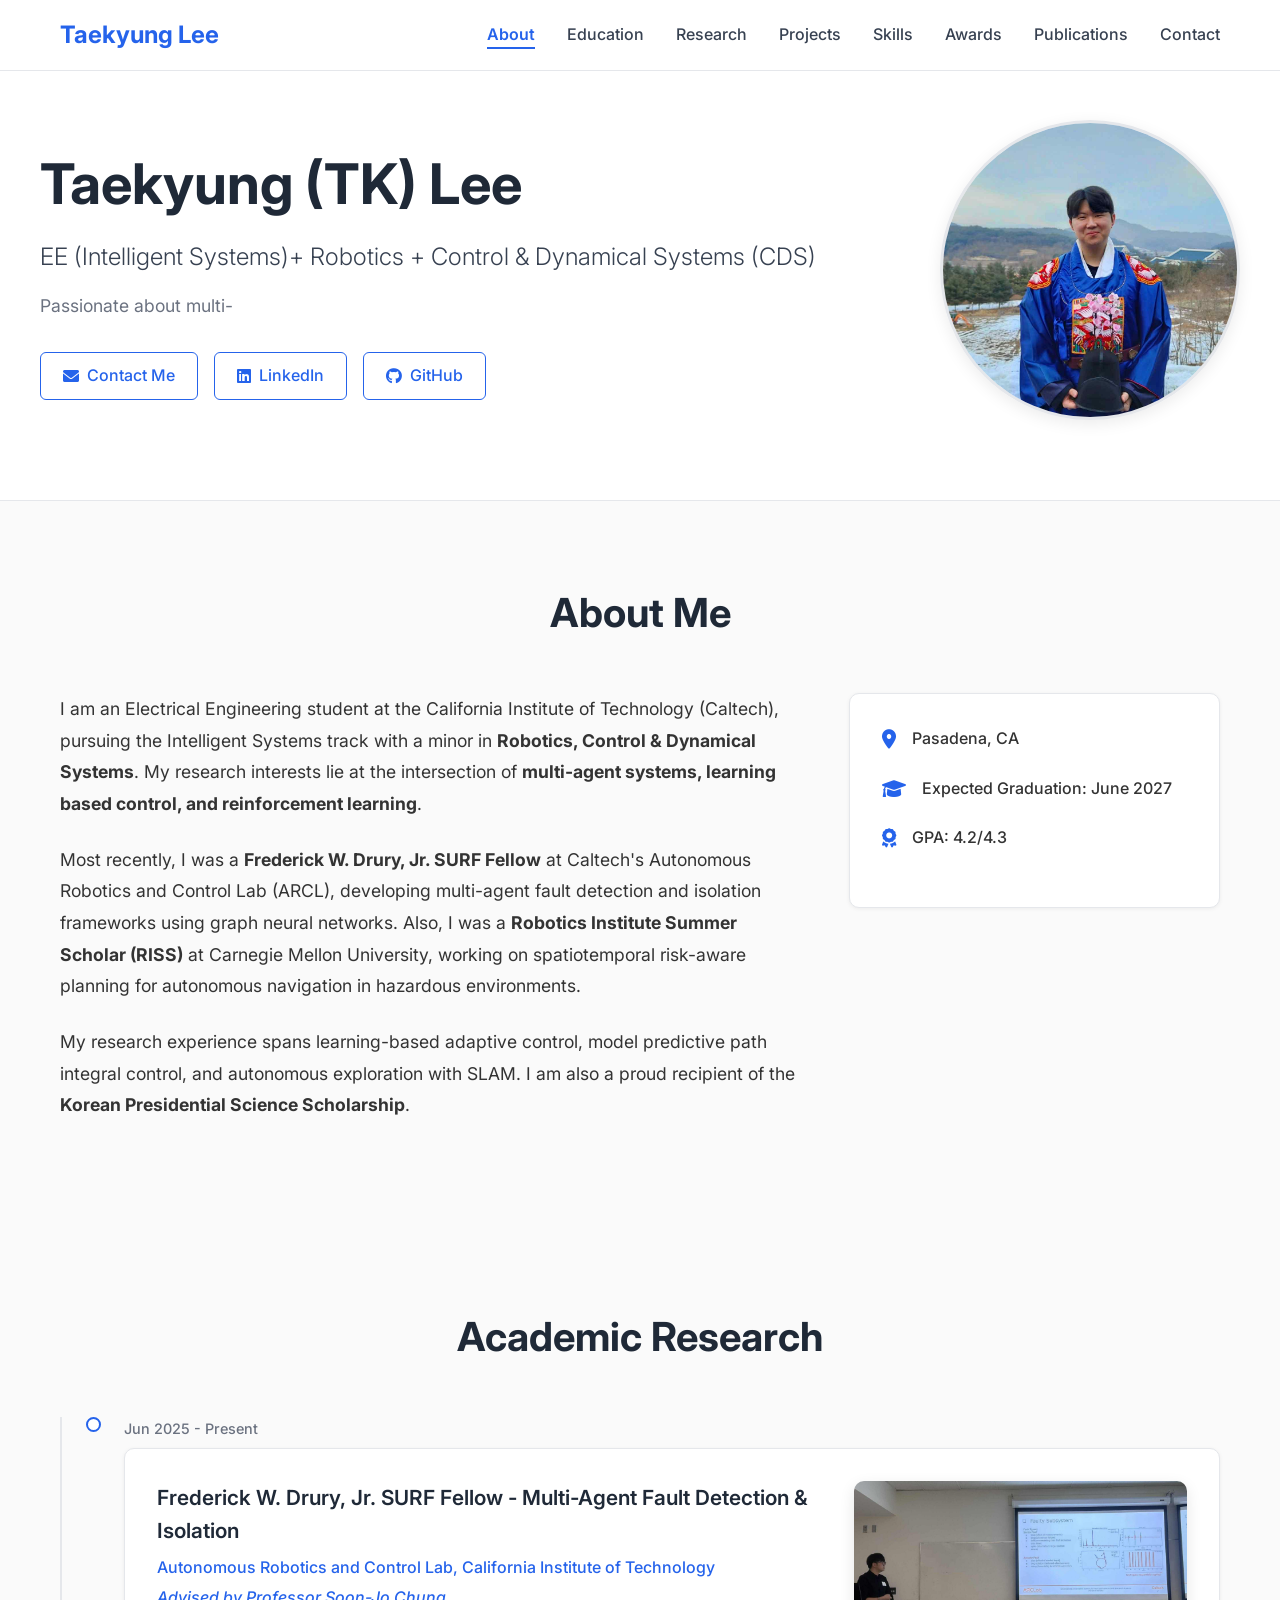
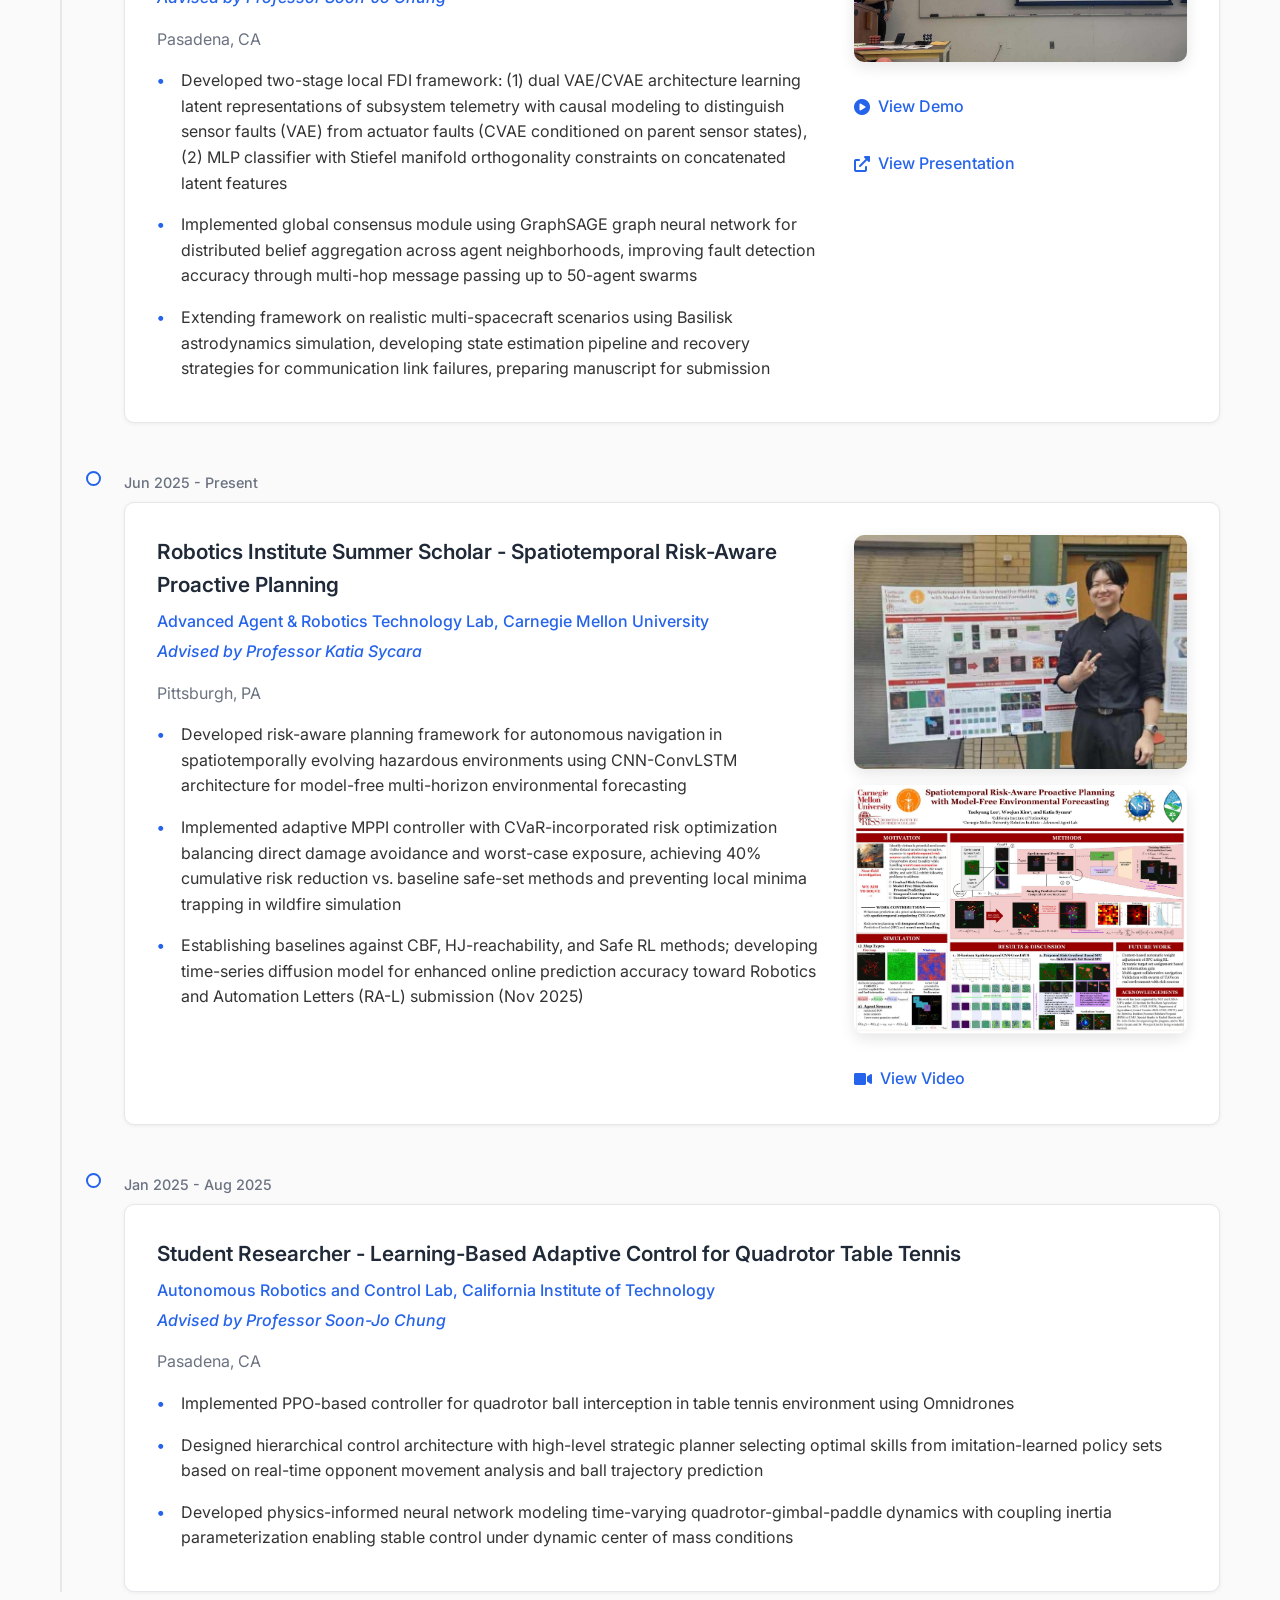
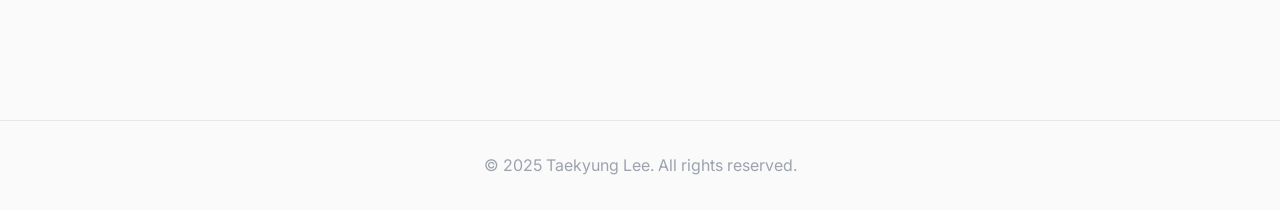
==== commit 1ae254bb: "merging about and research" ====
--- a/index.html
+++ b/index.html
@@ -79,7 +79,7 @@
             <ul class="nav-menu">
                 <li class="nav-item"><a href="index.html#about" class="nav-link" data-nav="about">About</a></li>
                 <li class="nav-item"><a href="education.html" class="nav-link" data-nav="education">Education</a></li>
-                <li class="nav-item"><a href="research.html" class="nav-link" data-nav="research">Research</a></li>
+                <li class="nav-item"><a href="index.html#research" class="nav-link" data-nav="research">Research</a></li>
                 <li class="nav-item"><a href="projects.html" class="nav-link" data-nav="projects">Projects</a></li>
                 <li class="nav-item"><a href="skills.html" class="nav-link" data-nav="skills">Skills</a></li>
                 <li class="nav-item"><a href="awards.html" class="nav-link" data-nav="awards">Awards</a></li>
@@ -149,6 +149,91 @@
         </div>
     </section>
 
+    <!-- Research Section -->
+    <section id="research" class="research">
+        <div class="container">
+            <h2 class="section-title">Academic Research</h2>
+            <div class="research-timeline">
+
+                <div class="research-item">
+                    <div class="research-date">Jun 2025 - Present</div>
+                    <div class="research-content">
+                        <div class="research-content-with-image">
+                            <div>
+                                <h3>Frederick W. Drury, Jr. SURF Fellow - Multi-Agent Fault Detection & Isolation</h3>
+                                <p class="research-org">Autonomous Robotics and Control Lab, California Institute of Technology</p>
+                                <p class="research-advisor">Advised by Professor Soon-Jo Chung</p>
+                                <p class="research-location">Pasadena, CA</p>
+                                <div class="research-details">
+                                    <ul>
+                                        <li>Developed two-stage local FDI framework: (1) dual VAE/CVAE architecture learning latent representations of subsystem telemetry with causal modeling to distinguish sensor faults (VAE) from actuator faults (CVAE conditioned on parent sensor states), (2) MLP classifier with Stiefel manifold orthogonality constraints on concatenated latent features</li>
+                                        <li>Implemented global consensus module using GraphSAGE graph neural network for distributed belief aggregation across agent neighborhoods, improving fault detection accuracy through multi-hop message passing up to 50-agent swarms</li>
+                                        <li>Extending framework on realistic multi-spacecraft scenarios using Basilisk astrodynamics simulation, developing state estimation pipeline and recovery strategies for communication link failures, preparing manuscript for submission</li>
+                                    </ul>
+                                </div>
+                            </div>
+                            <div class="research-image-container">
+                                <img src="materials/SURF_Presentation.jpeg" alt="SURF Presentation" class="research-image" loading="lazy">
+                                <a href="materials/SURF_VID.gif" class="project-link" target="_blank">
+                                    <i class="fas fa-play-circle"></i> View Demo
+                                </a>
+                                <a href="https://docs.google.com/presentation/d/11huzrQVpu2ZBsts15aIn_zw_mMw15dnPfQa2at37WFo/edit?usp=sharing" class="project-link" target="_blank">
+                                    <i class="fas fa-external-link-alt"></i> View Presentation
+                                </a>
+                            </div>
+                        </div>
+                    </div>
+                </div>
+
+                <div class="research-item">
+                    <div class="research-date">Jun 2025 - Present</div>
+                    <div class="research-content">
+                        <div class="research-content-with-image">
+                            <div>
+                                <h3>Robotics Institute Summer Scholar - Spatiotemporal Risk-Aware Proactive Planning</h3>
+                                <p class="research-org">Advanced Agent & Robotics Technology Lab, Carnegie Mellon University</p>
+                                <p class="research-advisor">Advised by Professor Katia Sycara</p>
+                                <p class="research-location">Pittsburgh, PA</p>
+                                <div class="research-details">
+                                    <ul>
+                                        <li>Developed risk-aware planning framework for autonomous navigation in spatiotemporally evolving hazardous environments using CNN-ConvLSTM architecture for model-free multi-horizon environmental forecasting</li>
+                                        <li>Implemented adaptive MPPI controller with CVaR-incorporated risk optimization balancing direct damage avoidance and worst-case exposure, achieving 40% cumulative risk reduction vs. baseline safe-set methods and preventing local minima trapping in wildfire simulation</li>
+                                        <li>Establishing baselines against CBF, HJ-reachability, and Safe RL methods; developing time-series diffusion model for enhanced online prediction accuracy toward Robotics and Automation Letters (RA-L) submission (Nov 2025)</li>
+                                    </ul>
+                                </div>
+                            </div>
+                            <div class="research-image-container">
+                                <img src="materials/RISS_Presentation.jpeg" alt="RISS Presentation" class="research-image" loading="lazy">
+                                <img src="materials/RISS_Poster.png" alt="RISS Research Poster" class="research-image" loading="lazy">
+                                <a href="https://drive.google.com/file/d/1Q58r8l9r-68mc9_clRTyREkwizOWHte1/view?usp=sharing" class="project-link" target="_blank">
+                                    <i class="fas fa-video"></i> View Video
+                                </a>
+                            </div>
+                        </div>
+                    </div>
+                </div>
+
+                <div class="research-item">
+                    <div class="research-date">Jan 2025 - Aug 2025</div>
+                    <div class="research-content">
+                        <h3>Student Researcher - Learning-Based Adaptive Control for Quadrotor Table Tennis</h3>
+                        <p class="research-org">Autonomous Robotics and Control Lab, California Institute of Technology</p>
+                        <p class="research-advisor">Advised by Professor Soon-Jo Chung</p>
+                        <p class="research-location">Pasadena, CA</p>
+                        <div class="research-details">
+                            <ul>
+                                <li>Implemented PPO-based controller for quadrotor ball interception in table tennis environment using Omnidrones</li>
+                                <li>Designed hierarchical control architecture with high-level strategic planner selecting optimal skills from imitation-learned policy sets based on real-time opponent movement analysis and ball trajectory prediction</li>
+                                <li>Developed physics-informed neural network modeling time-varying quadrotor-gimbal-paddle dynamics with coupling inertia parameterization enabling stable control under dynamic center of mass conditions</li>
+                            </ul>
+                        </div>
+                    </div>
+                </div>
+
+            </div>
+        </div>
+    </section>
+
     <!-- Footer -->
     <footer class="footer">
         <div class="container">
--- a/style.css
+++ b/style.css
@@ -27,7 +27,7 @@
     backdrop-filter: blur(10px);
     z-index: 1000;
     padding: 1rem 0;
-    box-shadow: 0 2px 10px rgba(0, 0, 0, 0.1);
+    border-bottom: 1px solid #e5e7eb;
 }
 
 .nav-container {
@@ -88,10 +88,11 @@
 
 /* Hero Section */
 .hero {
-    background: linear-gradient(135deg, #667eea 0%, #764ba2 100%);
-    color: white;
+    background: #ffffff;
+    color: #1f2937;
     padding: 120px 0 80px;
     text-align: center;
+    border-bottom: 1px solid #e5e7eb;
 }
 
 .hero-container {
@@ -128,8 +129,8 @@
     height: 300px;
     border-radius: 50%;
     object-fit: cover;
-    border: 5px solid rgba(255, 255, 255, 0.3);
-    box-shadow: 0 10px 30px rgba(0, 0, 0, 0.3);
+    border: 3px solid #e5e7eb;
+    box-shadow: 0 4px 16px rgba(0, 0, 0, 0.08);
     transition: transform 0.3s ease, box-shadow 0.3s ease;
 }
 
@@ -142,21 +143,19 @@
     font-size: 3.5rem;
     font-weight: 700;
     margin-bottom: 0.5rem;
-    color: white;
-    text-shadow: 2px 2px 4px rgba(0,0,0,0.3);
+    color: #1f2937;
 }
 
 .hero h2 {
     font-size: 1.5rem;
     font-weight: 300;
     margin-bottom: 1rem;
-    color: rgba(255, 255, 255, 0.9);
-    text-shadow: 1px 1px 2px rgba(0,0,0,0.3);
+    color: #374151;
 }
 
 .hero-subtitle {
     font-size: 1.1rem;
-    color: rgba(255, 255, 255, 0.8);
+    color: #6b7280;
     margin-bottom: 2rem;
     line-height: 1.6;
     max-width: 600px;
@@ -175,22 +174,20 @@
     display: inline-flex;
     align-items: center;
     gap: 0.5rem;
-    padding: 12px 24px;
-    background: rgba(255, 255, 255, 0.1);
+    padding: 10px 22px;
+    background: transparent;
+    color: #2563eb;
+    text-decoration: none;
+    border-radius: 6px;
+    font-weight: 500;
+    transition: all 0.2s ease;
+    border: 1.5px solid #2563eb;
+    justify-content: flex-start;
+}
+
+.hero-btn:hover {
+    background: #2563eb;
     color: white;
-    text-decoration: none;
-    border-radius: 50px;
-    font-weight: 500;
-    transition: all 0.3s ease;
-    backdrop-filter: blur(10px);
-    border: 1px solid rgba(255, 255, 255, 0.2);
-    justify-content: flex-start;
-}
-
-.hero-btn:hover {
-    background: white;
-    color: #667eea;
-    transform: translateY(-2px);
 }
 
 /* Section Styles */
@@ -212,7 +209,7 @@
 
 /* About Section */
 .about {
-    background: #f8fafc;
+    background: #fafafa;
 }
 
 .about-content {
@@ -231,8 +228,9 @@
 .about-info {
     background: white;
     padding: 2rem;
-    border-radius: 15px;
-    box-shadow: 0 10px 30px rgba(0, 0, 0, 0.1);
+    border-radius: 10px;
+    box-shadow: 0 1px 4px rgba(0, 0, 0, 0.06);
+    border: 1px solid #e5e7eb;
 }
 
 .info-item {
@@ -261,13 +259,9 @@
 .education-card {
     background: white;
     padding: 2rem;
-    border-radius: 15px;
-    box-shadow: 0 10px 30px rgba(0, 0, 0, 0.1);
-    transition: transform 0.3s ease;
-}
-
-.education-card:hover {
-    transform: translateY(-5px);
+    border-radius: 10px;
+    box-shadow: 0 1px 4px rgba(0, 0, 0, 0.06);
+    border: 1px solid #e5e7eb;
 }
 
 .education-header {
@@ -338,7 +332,7 @@
 
 /* Research Section */
 .research {
-    background: #f8fafc;
+    background: #fafafa;
 }
 
 /* Projects Section */
@@ -357,8 +351,8 @@
     left: 0;
     top: 0;
     bottom: 0;
-    width: 3px;
-    background: #2563eb;
+    width: 2px;
+    background: #e5e7eb;
 }
 
 .research-item {
@@ -370,11 +364,12 @@
 .research-item::before {
     content: '';
     position: absolute;
-    left: -7px;
+    left: -6px;
     top: 0;
-    width: 15px;
-    height: 15px;
-    background: #2563eb;
+    width: 11px;
+    height: 11px;
+    background: white;
+    border: 2px solid #2563eb;
     border-radius: 50%;
 }
 
@@ -388,8 +383,9 @@
 .research-content {
     background: white;
     padding: 2rem;
-    border-radius: 15px;
-    box-shadow: 0 10px 30px rgba(0, 0, 0, 0.1);
+    border-radius: 10px;
+    box-shadow: 0 1px 4px rgba(0, 0, 0, 0.06);
+    border: 1px solid #e5e7eb;
 }
 
 .research-content-with-image {
@@ -485,7 +481,7 @@
 
 /* Skills Section */
 .skills {
-    background: #f8fafc;
+    background: #fafafa;
 }
 
 .skills-grid {
@@ -497,8 +493,9 @@
 .skill-category {
     background: white;
     padding: 2rem;
-    border-radius: 15px;
-    box-shadow: 0 10px 30px rgba(0, 0, 0, 0.1);
+    border-radius: 10px;
+    box-shadow: 0 1px 4px rgba(0, 0, 0, 0.06);
+    border: 1px solid #e5e7eb;
     text-align: center;
 }
 
@@ -525,10 +522,10 @@
 }
 
 .skill-tag {
-    background: #e0e7ff;
-    color: #3730a3;
+    background: #f3f4f6;
+    color: #374151;
     padding: 0.5rem 1rem;
-    border-radius: 25px;
+    border-radius: 6px;
     font-size: 0.9rem;
     font-weight: 500;
 }
@@ -547,13 +544,9 @@
 .award-card {
     background: white;
     padding: 2rem;
-    border-radius: 15px;
-    box-shadow: 0 10px 30px rgba(0, 0, 0, 0.1);
-    transition: transform 0.3s ease;
-}
-
-.award-card:hover {
-    transform: translateY(-5px);
+    border-radius: 10px;
+    box-shadow: 0 1px 4px rgba(0, 0, 0, 0.06);
+    border: 1px solid #e5e7eb;
 }
 
 .award-header {
@@ -611,7 +604,7 @@
 
 /* Publications Section */
 .publications {
-    background: #f8fafc;
+    background: #fafafa;
 }
 
 .publications-list {
@@ -622,8 +615,9 @@
 .publication-item {
     background: white;
     padding: 2rem;
-    border-radius: 15px;
-    box-shadow: 0 10px 30px rgba(0, 0, 0, 0.1);
+    border-radius: 10px;
+    box-shadow: 0 1px 4px rgba(0, 0, 0, 0.06);
+    border: 1px solid #e5e7eb;
     margin-bottom: 2rem;
 }
 
@@ -642,10 +636,10 @@
 }
 
 .publication-type {
-    background: #dbeafe;
-    color: #1e40af;
+    background: #f3f4f6;
+    color: #374151;
     padding: 0.25rem 0.75rem;
-    border-radius: 15px;
+    border-radius: 4px;
     font-size: 0.8rem;
     font-weight: 500;
 }
@@ -695,8 +689,9 @@
 .contact-info {
     background: white;
     padding: 2rem;
-    border-radius: 15px;
-    box-shadow: 0 10px 30px rgba(0, 0, 0, 0.1);
+    border-radius: 10px;
+    box-shadow: 0 1px 4px rgba(0, 0, 0, 0.06);
+    border: 1px solid #e5e7eb;
 }
 
 .contact-item {
@@ -757,10 +752,11 @@
 
 /* Footer */
 .footer {
-    background: #1f2937;
-    color: white;
+    background: #fafafa;
+    color: #9ca3af;
     padding: 2rem 0;
     text-align: center;
+    border-top: 1px solid #e5e7eb;
 }
 
 /* Responsive Design */
@@ -770,12 +766,12 @@
         left: -100%;
         top: 70px;
         flex-direction: column;
-        background-color: rgba(26, 35, 126, 0.95);
+        background-color: rgba(255, 255, 255, 0.98);
         width: 100%;
         text-align: center;
         transition: 0.3s;
-        box-shadow: 0 10px 27px rgba(0, 0, 0, 0.05);
-        backdrop-filter: blur(10px);
+        box-shadow: 0 4px 12px rgba(0, 0, 0, 0.06);
+        border-top: 1px solid #e5e7eb;
     }
 
     .nav-menu.active {
@@ -944,10 +940,10 @@
 }
 
 ::-webkit-scrollbar-thumb {
-    background: #2563eb;
+    background: #d1d5db;
     border-radius: 4px;
 }
 
 ::-webkit-scrollbar-thumb:hover {
-    background: #1d4ed8;
+    background: #9ca3af;
 } 
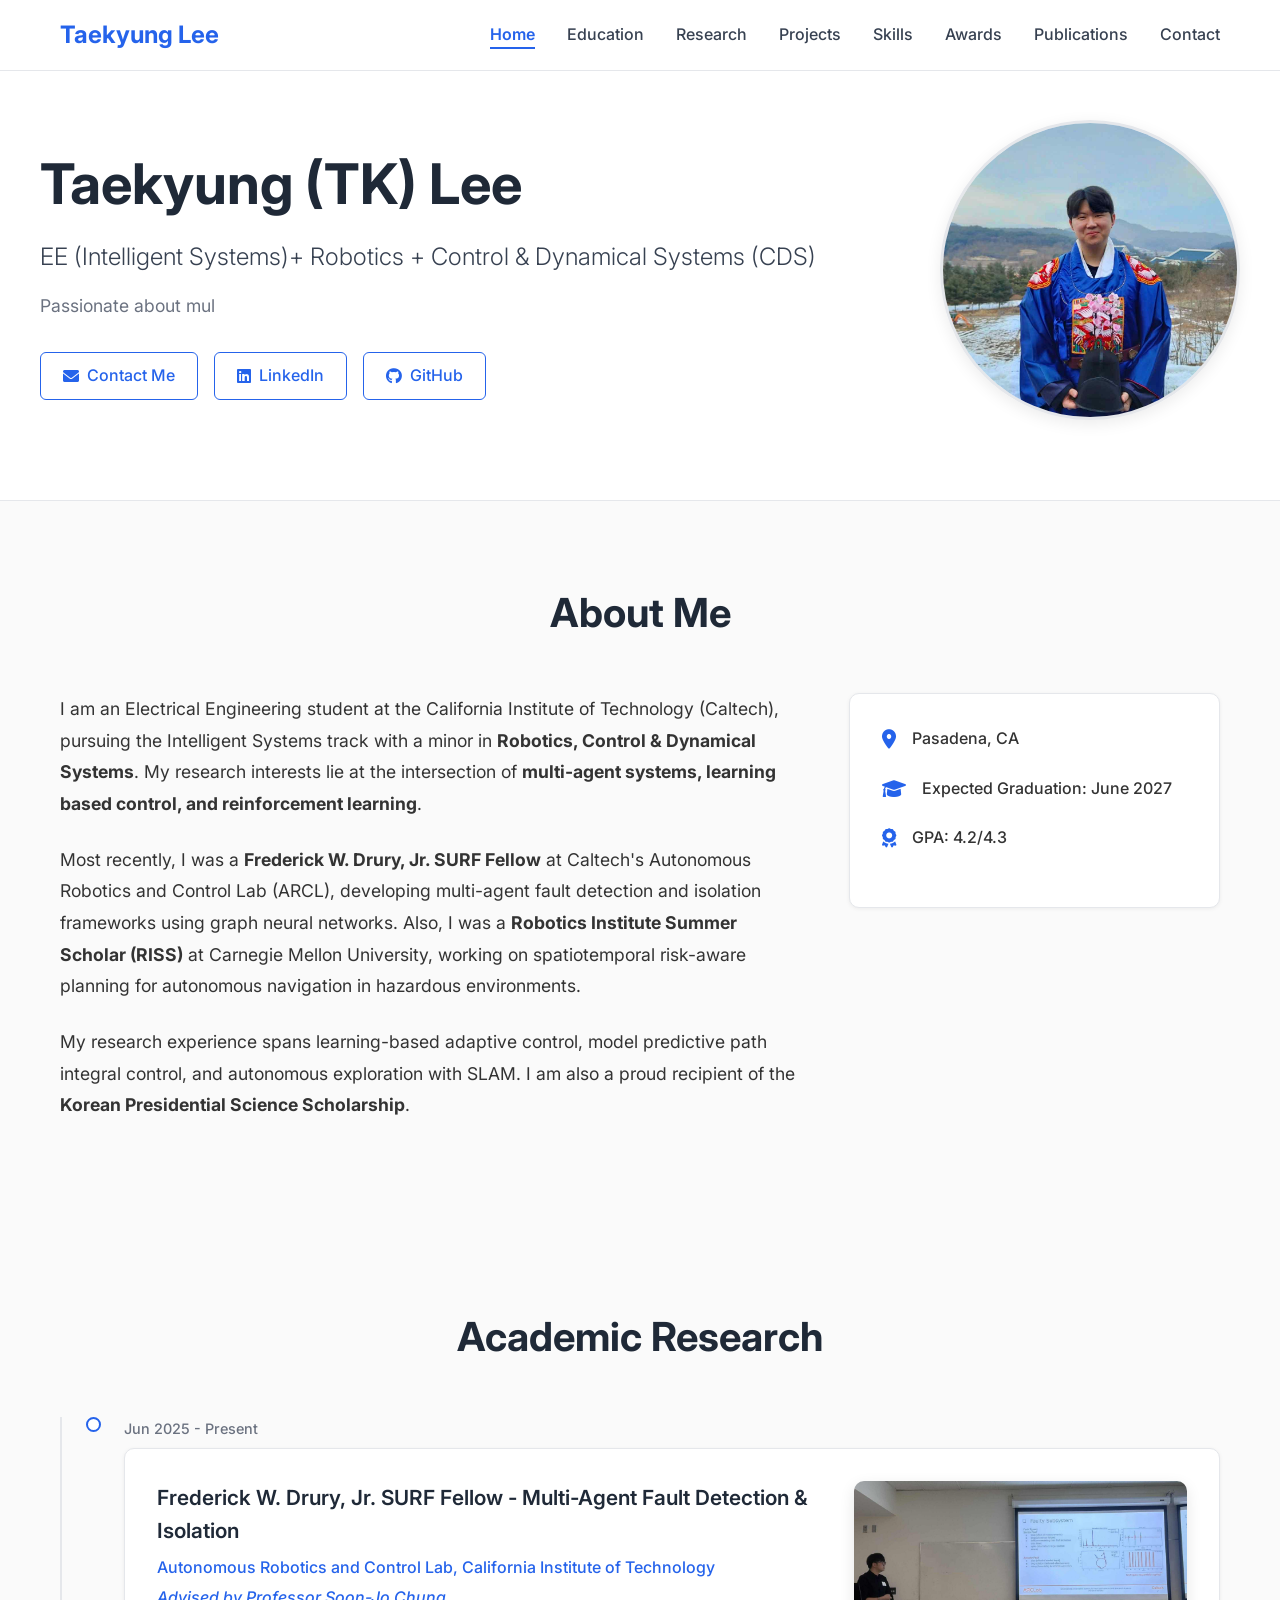
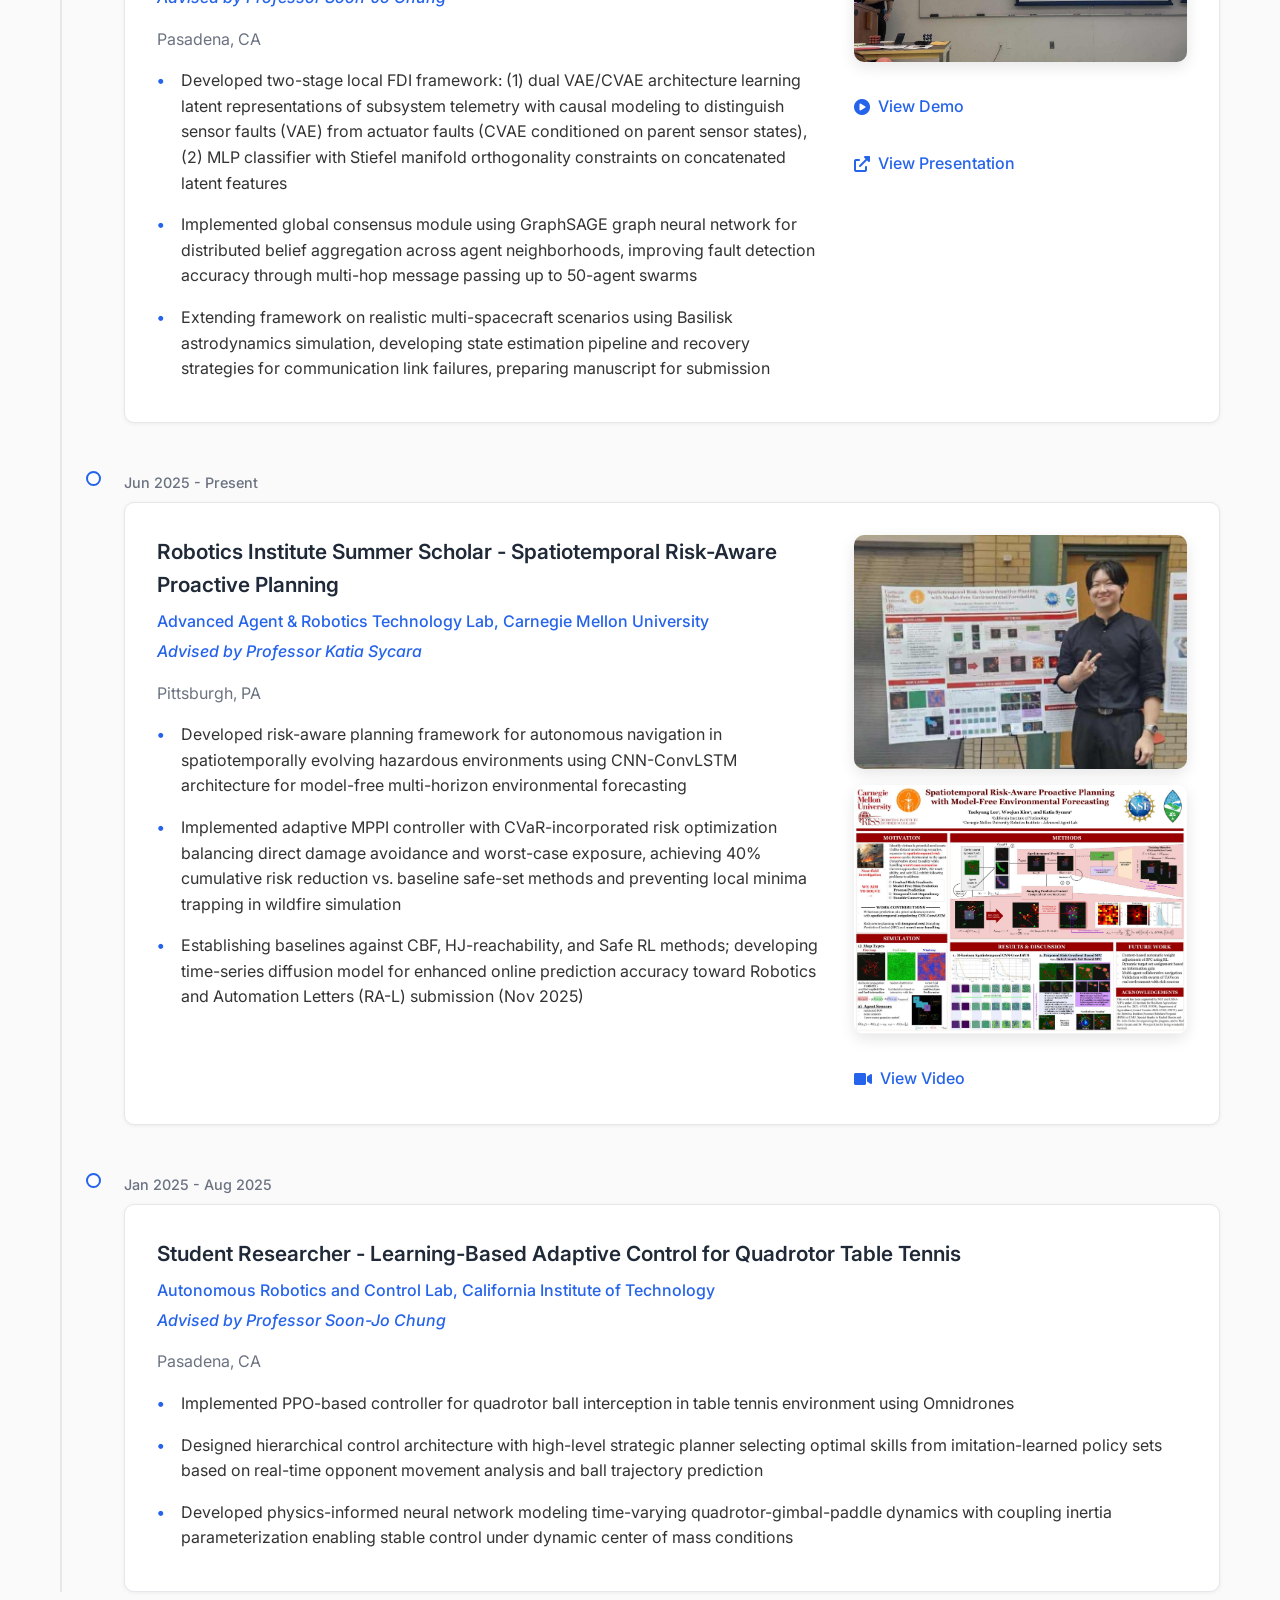
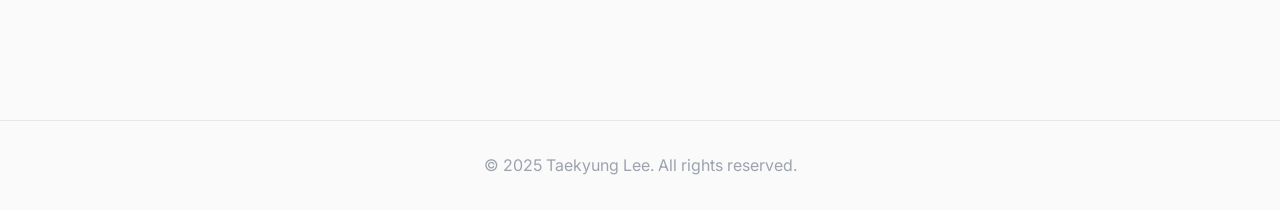
==== commit 871369cf: "changed to home" ====
--- a/index.html
+++ b/index.html
@@ -77,7 +77,7 @@
                 <a href="index.html" class="nav-logo-link"><h3>Taekyung Lee</h3></a>
             </div>
             <ul class="nav-menu">
-                <li class="nav-item"><a href="index.html#about" class="nav-link" data-nav="about">About</a></li>
+                <li class="nav-item"><a href="index.html#about" class="nav-link" data-nav="about">Home</a></li>
                 <li class="nav-item"><a href="education.html" class="nav-link" data-nav="education">Education</a></li>
                 <li class="nav-item"><a href="index.html#research" class="nav-link" data-nav="research">Research</a></li>
                 <li class="nav-item"><a href="projects.html" class="nav-link" data-nav="projects">Projects</a></li>
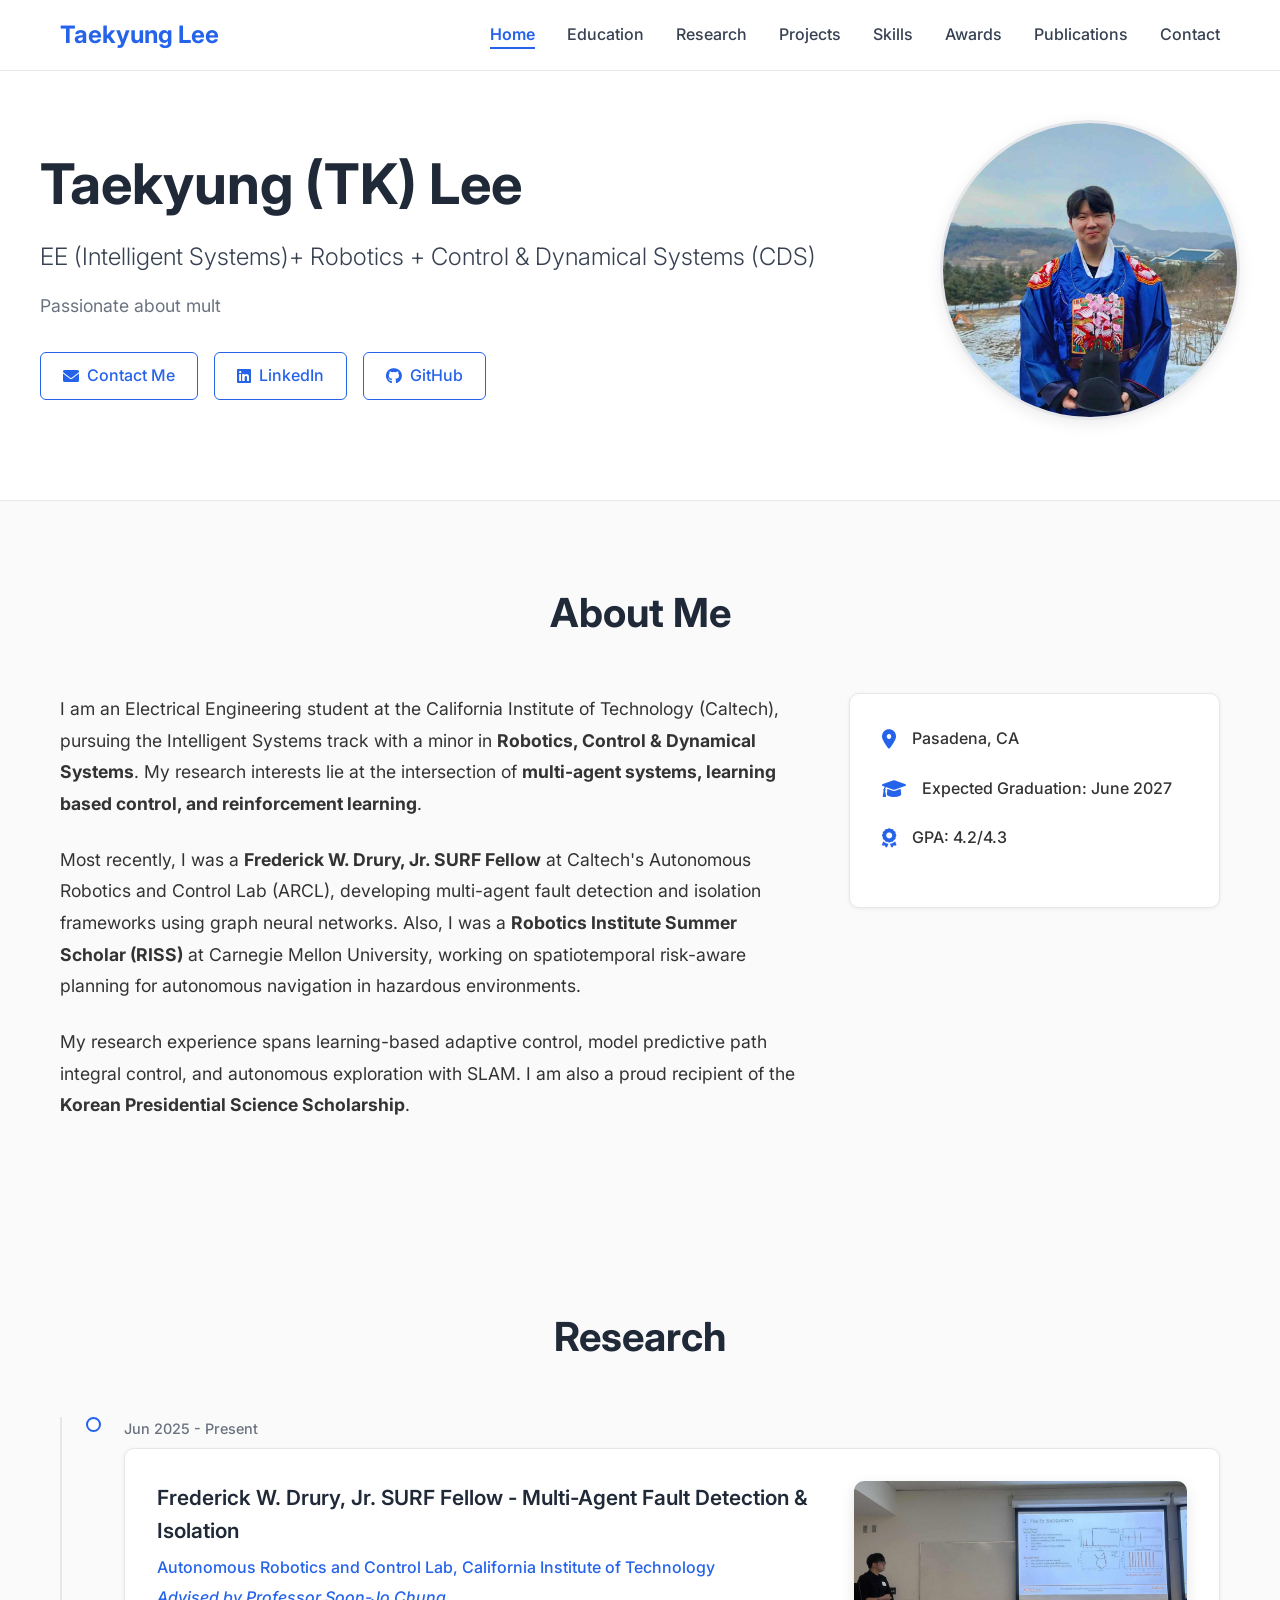
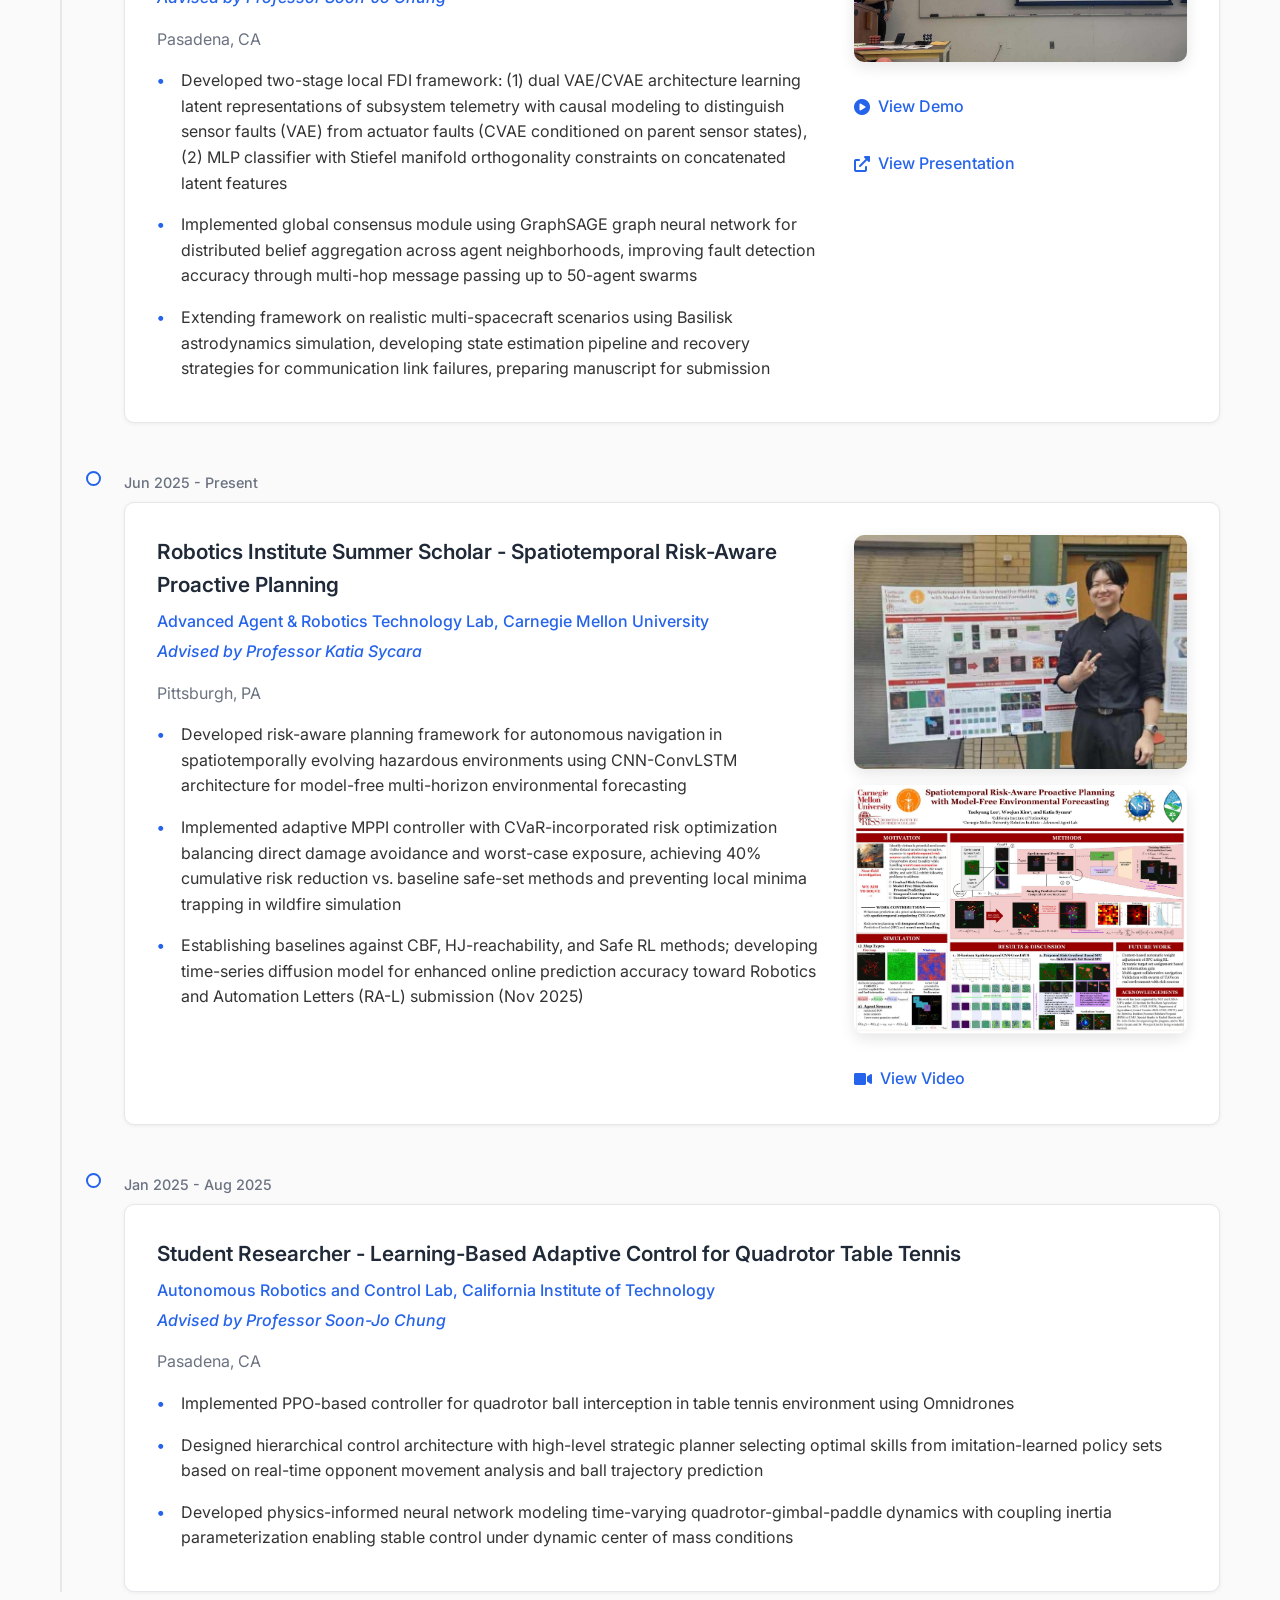
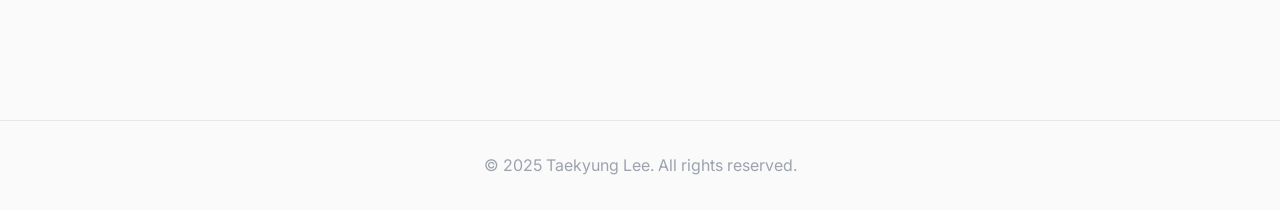
==== commit 7455114f: "changed to research" ====
--- a/index.html
+++ b/index.html
@@ -152,7 +152,7 @@
     <!-- Research Section -->
     <section id="research" class="research">
         <div class="container">
-            <h2 class="section-title">Academic Research</h2>
+            <h2 class="section-title">Research</h2>
             <div class="research-timeline">
 
                 <div class="research-item">
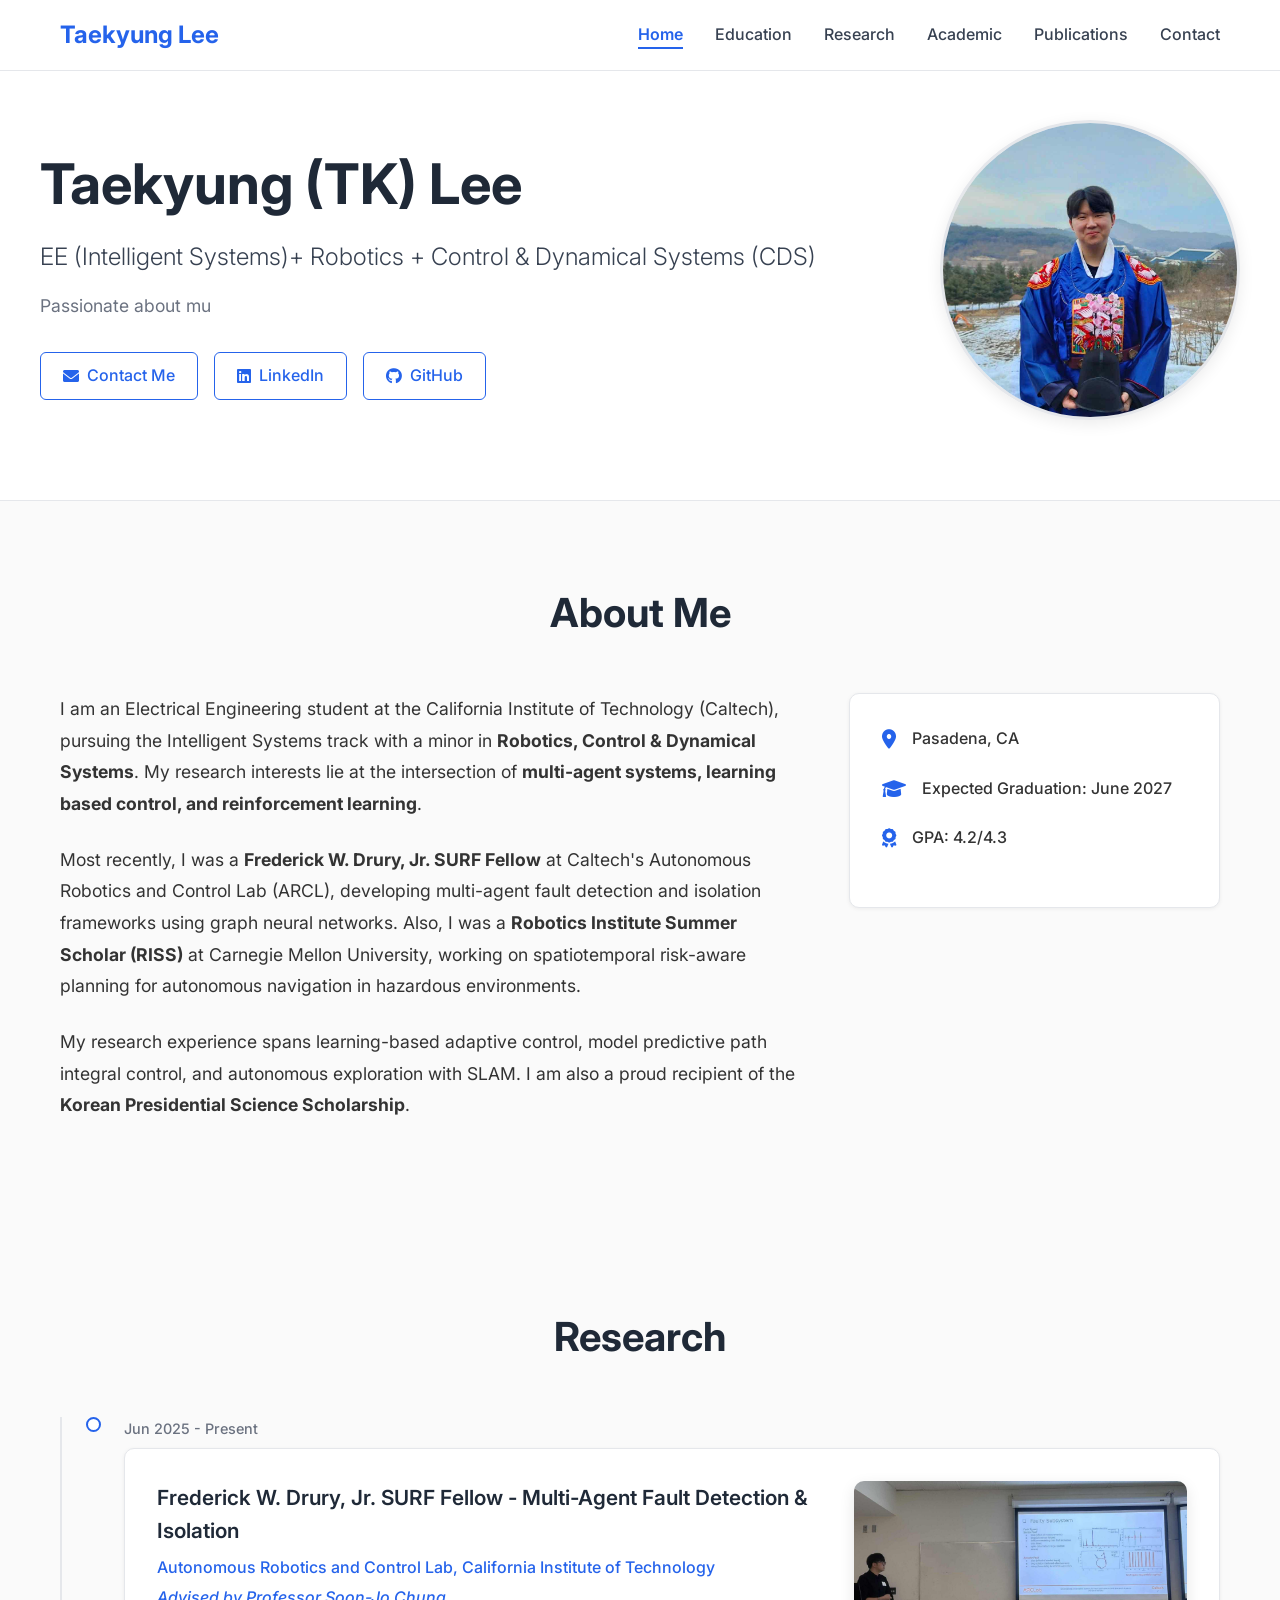
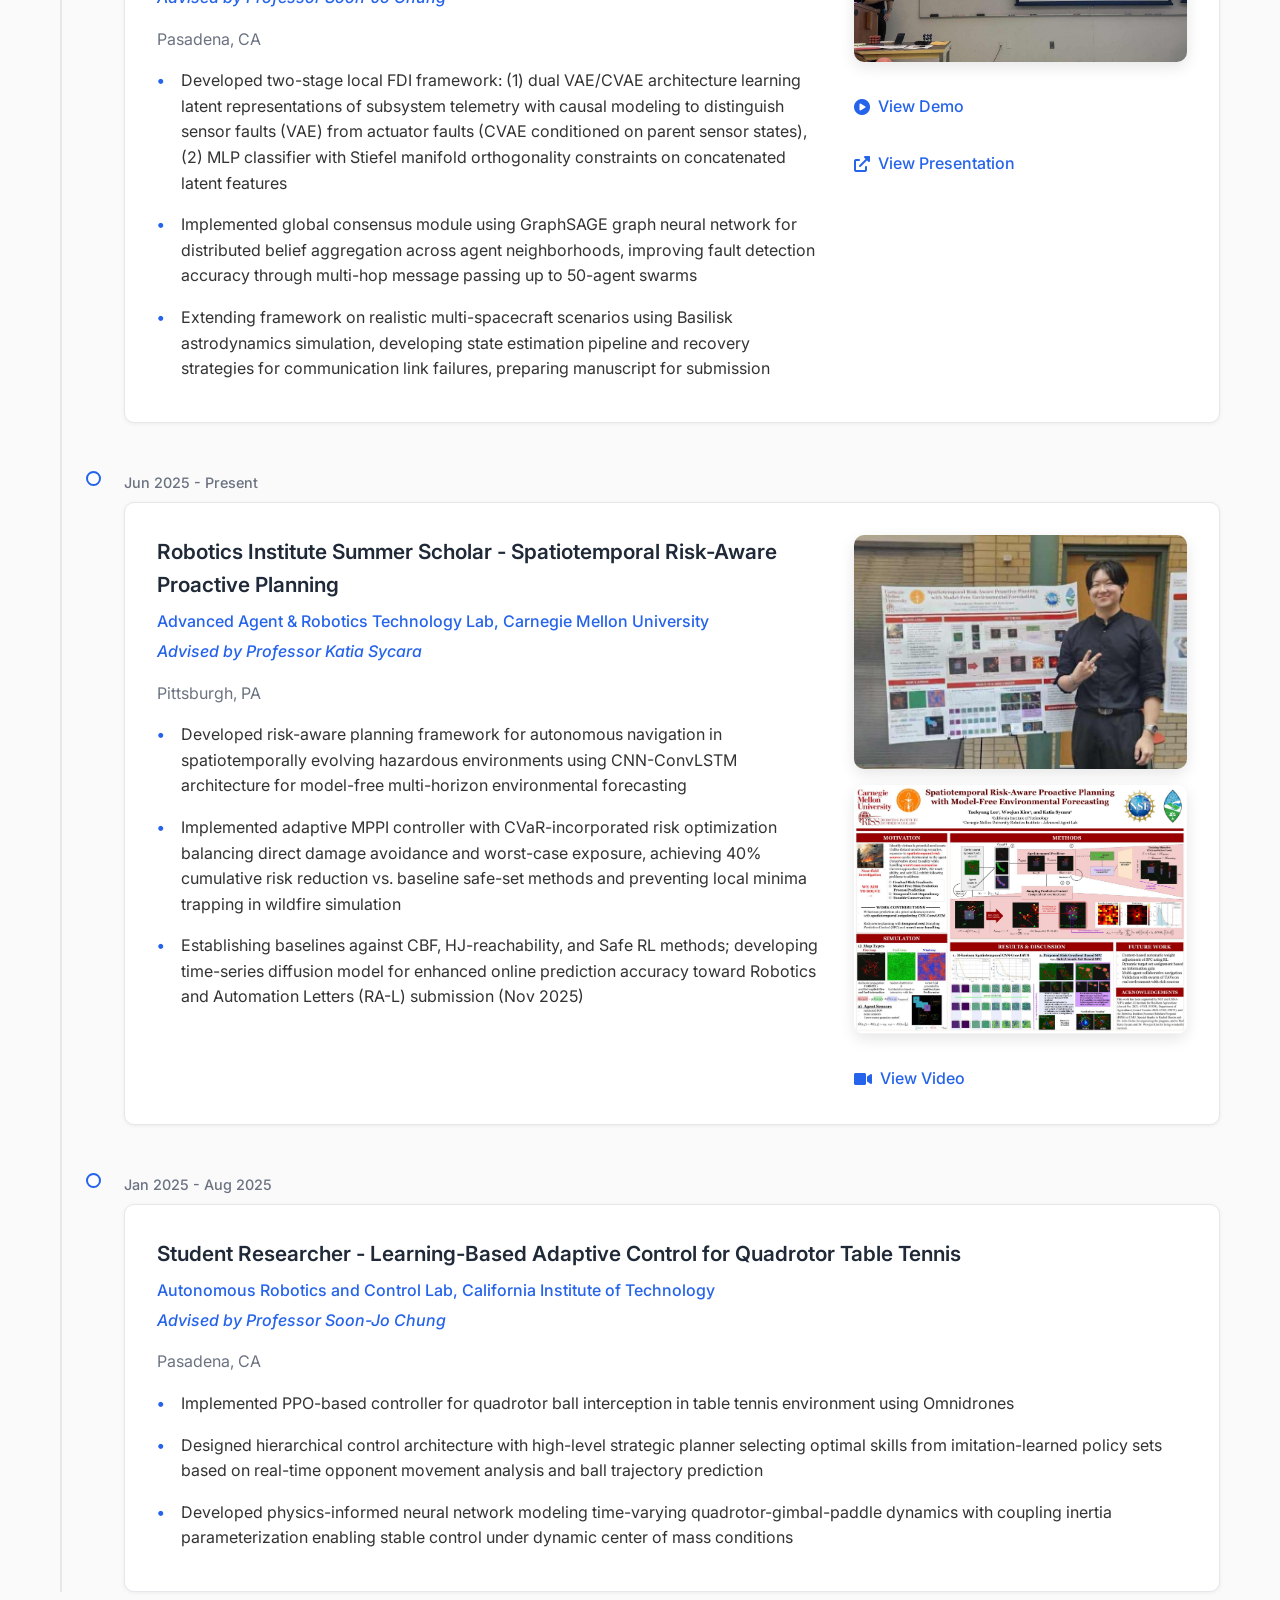
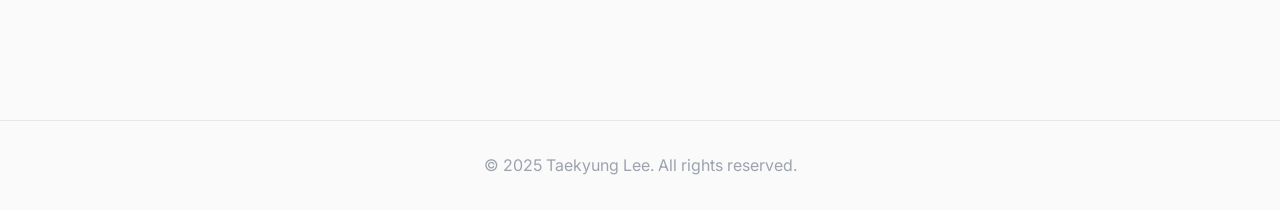
==== commit da01fed8: "changed to academic" ====
--- a/index.html
+++ b/index.html
@@ -80,9 +80,7 @@
                 <li class="nav-item"><a href="index.html#about" class="nav-link" data-nav="about">Home</a></li>
                 <li class="nav-item"><a href="education.html" class="nav-link" data-nav="education">Education</a></li>
                 <li class="nav-item"><a href="index.html#research" class="nav-link" data-nav="research">Research</a></li>
-                <li class="nav-item"><a href="projects.html" class="nav-link" data-nav="projects">Projects</a></li>
-                <li class="nav-item"><a href="skills.html" class="nav-link" data-nav="skills">Skills</a></li>
-                <li class="nav-item"><a href="awards.html" class="nav-link" data-nav="awards">Awards</a></li>
+                <li class="nav-item"><a href="projects.html" class="nav-link" data-nav="projects">Academic</a></li>
                 <li class="nav-item"><a href="publications.html" class="nav-link" data-nav="publications">Publications</a></li>
                 <li class="nav-item"><a href="contact.html" class="nav-link" data-nav="contact">Contact</a></li>
             </ul>
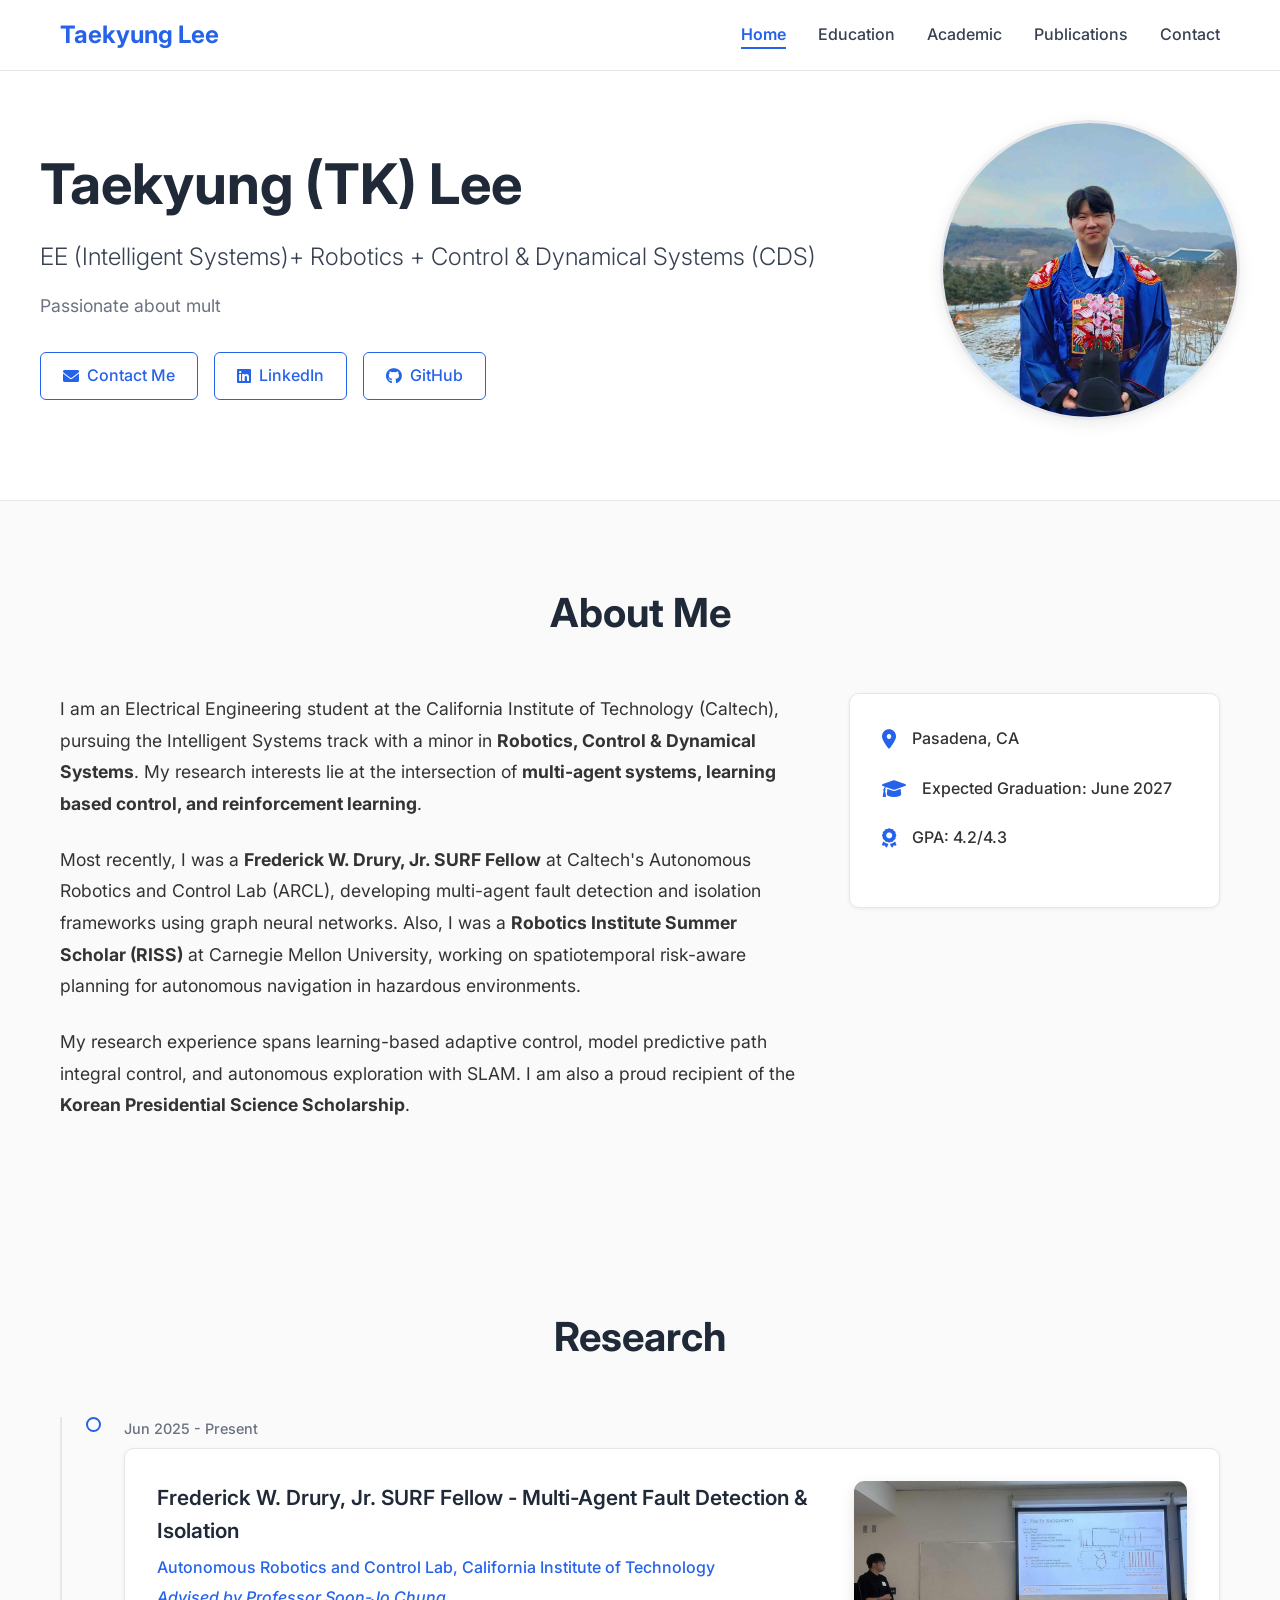
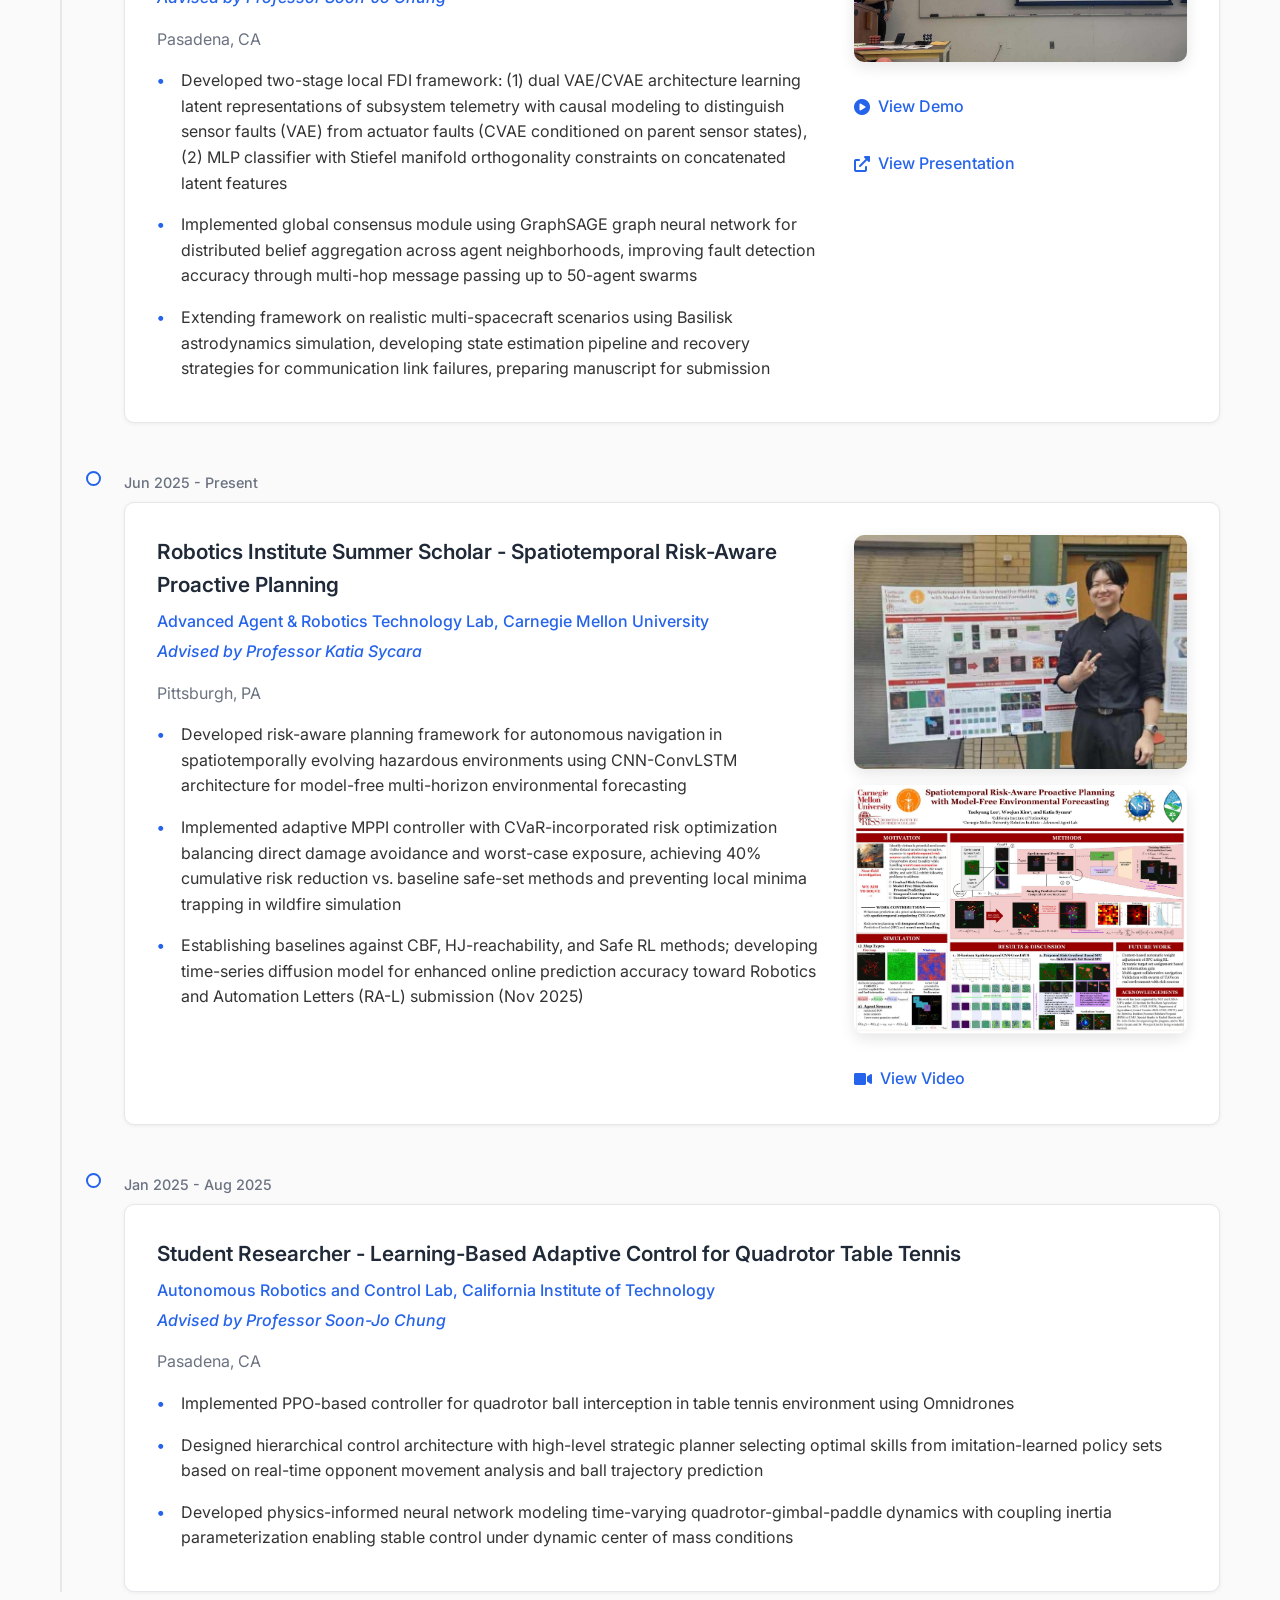
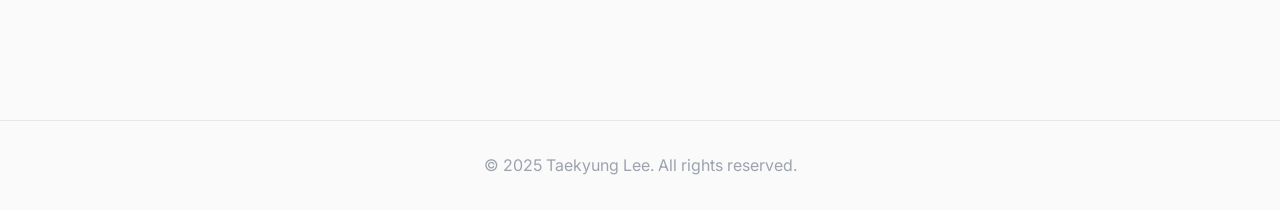
==== commit c0d31336: "edit header" ====
--- a/index.html
+++ b/index.html
@@ -79,7 +79,6 @@
             <ul class="nav-menu">
                 <li class="nav-item"><a href="index.html#about" class="nav-link" data-nav="about">Home</a></li>
                 <li class="nav-item"><a href="education.html" class="nav-link" data-nav="education">Education</a></li>
-                <li class="nav-item"><a href="index.html#research" class="nav-link" data-nav="research">Research</a></li>
                 <li class="nav-item"><a href="projects.html" class="nav-link" data-nav="projects">Academic</a></li>
                 <li class="nav-item"><a href="publications.html" class="nav-link" data-nav="publications">Publications</a></li>
                 <li class="nav-item"><a href="contact.html" class="nav-link" data-nav="contact">Contact</a></li>
